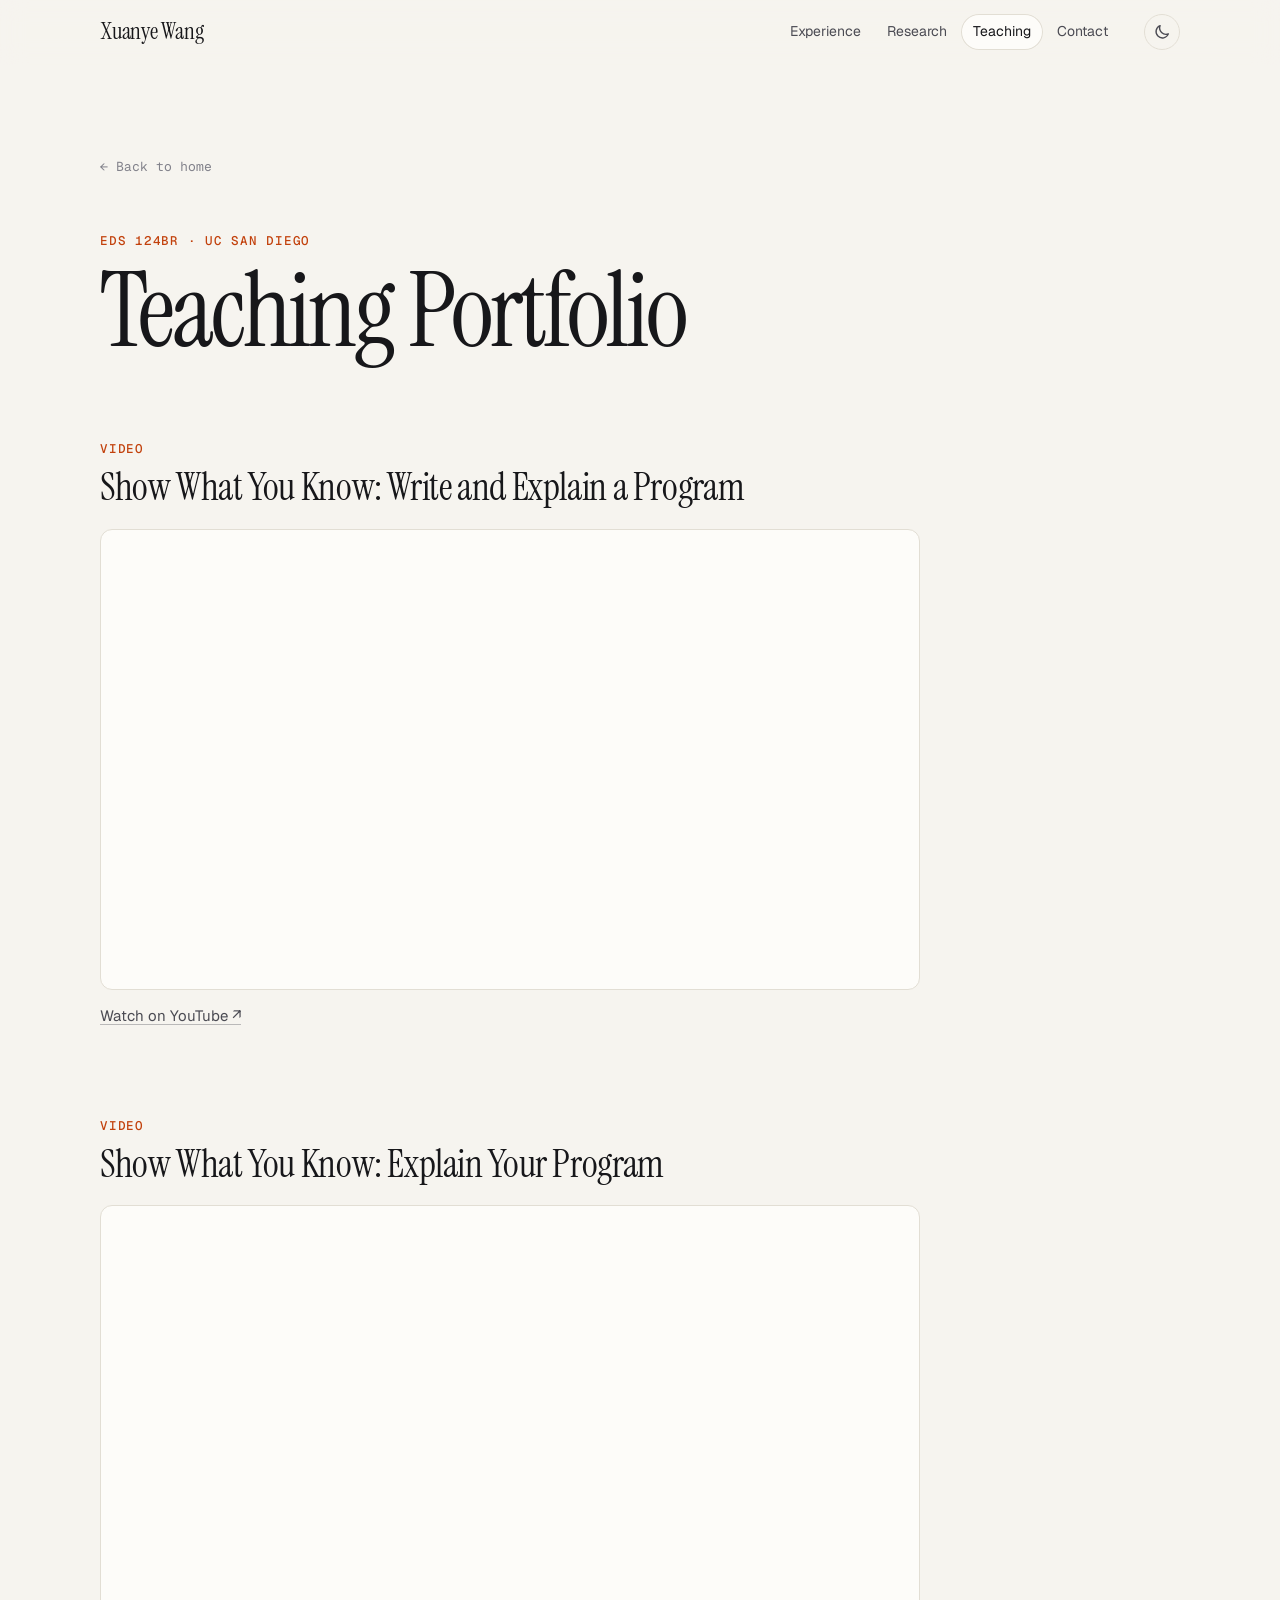
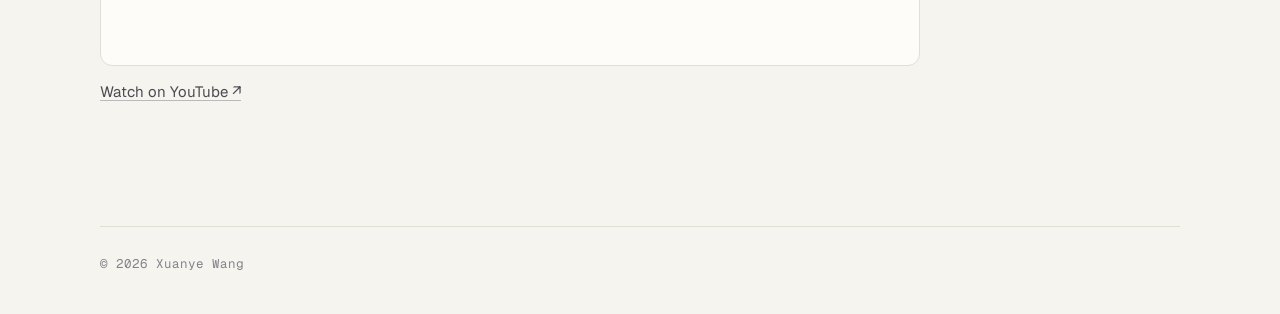
==== teaching/index.html @ 0ee6478d "add video for EDS 124BR assignment 'Show What You Know: Write and Explain A Program'" ====
<!doctype html>
<html lang="en">
<head>
  <meta charset="utf-8">
  <meta name="viewport" content="width=device-width, initial-scale=1">
  <title>Teaching Portfolio · Xuanye Wang</title>
  <meta name="description" content="Xuanye Wang's teaching portfolio for EDS 124BR at UC San Diego.">
  <meta property="og:type" content="website">
  <meta property="og:title" content="Teaching Portfolio · Xuanye Wang">
  <meta property="og:description" content="Teaching portfolio for EDS 124BR at UC San Diego.">
  <meta property="og:url" content="https://keeevinw.github.io/teaching/">
  <link rel="icon" href="../favicon.svg" type="image/svg+xml">
  <link rel="preconnect" href="https://fonts.googleapis.com">
  <link rel="preconnect" href="https://fonts.gstatic.com" crossorigin>
  <link rel="stylesheet" href="https://fonts.googleapis.com/css2?family=Geist:wght@400;500;600&family=Geist+Mono:wght@400;500&family=Instrument+Serif:ital@0;1&display=swap">
  <link rel="stylesheet" href="../styles.css">
  <script>
    // Apply a saved theme before first paint to avoid a flash.
    try {
      const saved = localStorage.getItem("theme");
      if (saved === "light" || saved === "dark") document.documentElement.dataset.theme = saved;
    } catch (e) {}
  </script>
  <script src="../script.js" defer></script>
</head>
<body>
  <a class="skip-link" href="#main">Skip to content</a>

  <header class="site-header">
    <nav class="container nav" aria-label="Primary">
      <a class="brand" href="../"><span class="brand-full">Xuanye Wang</span><span class="brand-short" aria-hidden="true">XW</span></a>
      <ul class="nav-links">
        <li><a href="../#experience">Experience</a></li>
        <li><a href="../#research">Research</a></li>
        <li><a href="./" aria-current="page">Teaching</a></li>
        <li><a href="../#contact">Contact</a></li>
      </ul>
      <button class="theme-toggle" type="button" data-theme-toggle aria-label="Toggle color theme">
        <svg class="icon-moon" viewBox="0 0 24 24" width="18" height="18" fill="none" stroke="currentColor" stroke-width="1.8" stroke-linecap="round" stroke-linejoin="round" aria-hidden="true"><path d="M20.5 14.5A8.5 8.5 0 0 1 9.5 3.5a8.5 8.5 0 1 0 11 11z"/></svg>
        <svg class="icon-sun" viewBox="0 0 24 24" width="18" height="18" fill="none" stroke="currentColor" stroke-width="1.8" stroke-linecap="round" aria-hidden="true"><circle cx="12" cy="12" r="4"/><path d="M12 2.5v2M12 19.5v2M4.6 4.6l1.4 1.4M18 18l1.4 1.4M2.5 12h2M19.5 12h2M4.6 19.4 6 18M18 6l1.4-1.4"/></svg>
      </button>
    </nav>
  </header>

  <main id="main" class="container page">
    <a class="back-link" href="../">&larr; Back to home</a>
    <p class="kicker">EDS 124BR &middot; UC San Diego</p>
    <h1 class="page-title">Teaching Portfolio</h1>

    <div class="entries">
      <article class="entry">
        <p class="entry-type">Video</p>
        <h2>Show What You Know: Write and Explain a Program</h2>
        <div class="video">
          <iframe src="https://www.youtube-nocookie.com/embed/A3hOw8sQ0v4" title="Show What You Know: Write and Explain a Program" loading="lazy" allow="accelerometer; clipboard-write; encrypted-media; gyroscope; picture-in-picture; web-share" referrerpolicy="strict-origin-when-cross-origin" allowfullscreen></iframe>
        </div>
        <a class="entry-link" href="https://www.youtube.com/watch?v=A3hOw8sQ0v4" target="_blank" rel="noopener">Watch on YouTube <span aria-hidden="true">&#8599;</span></a>
      </article>

      <article class="entry">
        <p class="entry-type">Video</p>
        <h2>Show What You Know: Explain Your Program</h2>
        <div class="video">
          <iframe src="https://www.youtube-nocookie.com/embed/R8mU2FQ6rLU" title="Show What You Know: Explain Your Program" loading="lazy" allow="accelerometer; clipboard-write; encrypted-media; gyroscope; picture-in-picture; web-share" referrerpolicy="strict-origin-when-cross-origin" allowfullscreen></iframe>
        </div>
        <a class="entry-link" href="https://youtu.be/R8mU2FQ6rLU" target="_blank" rel="noopener">Watch on YouTube <span aria-hidden="true">&#8599;</span></a>
      </article>
    </div>
  </main>

  <footer class="container site-footer">
    <p>&copy; <span data-year>2026</span> Xuanye Wang</p>
  </footer>
</body>
</html>
---- styles.css ----
/* ---------- Tokens ---------- */
:root {
  --bg: #f6f4ef;
  --surface: #fdfcf9;
  --ink: #17171a;
  --ink-2: #4b4b53;
  --ink-3: #82828b;
  --line: #e2ded4;
  --accent: #c2410c;
  --accent-soft: #f8e5d8;

  --font-sans: "Geist", ui-sans-serif, system-ui, -apple-system, "Segoe UI", sans-serif;
  --font-serif: "Instrument Serif", ui-serif, Georgia, serif;
  --font-mono: "Geist Mono", ui-monospace, "SF Mono", Menlo, monospace;

  --max: 1080px;
  --gutter: clamp(16px, 4vw, 32px);
  --header-h: 64px;

  color-scheme: light;
}

@media (prefers-color-scheme: dark) {
  :root:not([data-theme="light"]) {
    --bg: #0f0f11;
    --surface: #17171a;
    --ink: #ececee;
    --ink-2: #a8a8b0;
    --ink-3: #6f6f79;
    --line: #27272c;
    --accent: #fb8a4a;
    --accent-soft: rgba(251, 138, 74, 0.14);
    color-scheme: dark;
  }
}

:root[data-theme="dark"] {
  --bg: #0f0f11;
  --surface: #17171a;
  --ink: #ececee;
  --ink-2: #a8a8b0;
  --ink-3: #6f6f79;
  --line: #27272c;
  --accent: #fb8a4a;
  --accent-soft: rgba(251, 138, 74, 0.14);
  color-scheme: dark;
}

/* ---------- Base ---------- */
*, *::before, *::after { box-sizing: border-box; }

html {
  scroll-behavior: smooth;
  scroll-padding-top: calc(var(--header-h) + 16px);
  -webkit-text-size-adjust: 100%;
}

body {
  margin: 0;
  background: var(--bg);
  color: var(--ink);
  font: 400 16px/1.65 var(--font-sans);
  -webkit-font-smoothing: antialiased;
  text-rendering: optimizeLegibility;
  overflow-x: hidden;
}

svg { display: block; }

a {
  color: inherit;
  text-decoration-thickness: 1px;
  text-underline-offset: 3px;
  text-decoration-color: color-mix(in srgb, currentColor 35%, transparent);
  transition: color 0.15s, text-decoration-color 0.15s;
}
a:hover { text-decoration-color: var(--accent); }

:focus-visible {
  outline: 2px solid var(--accent);
  outline-offset: 3px;
  border-radius: 6px;
}

::selection { background: var(--accent-soft); }

.container {
  width: 100%;
  max-width: calc(var(--max) + 2 * var(--gutter));
  margin-inline: auto;
  padding-inline: var(--gutter);
}

.muted { color: var(--ink-3); }

.meta {
  margin: 0;
  font: 400 13px/1.6 var(--font-mono);
  color: var(--ink-3);
}

.skip-link {
  position: absolute;
  left: 12px;
  top: -60px;
  z-index: 100;
  padding: 10px 16px;
  border-radius: 999px;
  background: var(--ink);
  color: var(--bg);
  text-decoration: none;
  font-weight: 500;
}
.skip-link:focus { top: 12px; }

/* ---------- Header ---------- */
.site-header {
  position: sticky;
  top: 0;
  z-index: 10;
  background: color-mix(in srgb, var(--bg) 84%, transparent);
  -webkit-backdrop-filter: saturate(1.4) blur(12px);
  backdrop-filter: saturate(1.4) blur(12px);
  border-bottom: 1px solid transparent;
  transition: border-color 0.2s;
}
.site-header.is-scrolled { border-bottom-color: var(--line); }

.nav {
  display: flex;
  align-items: center;
  gap: 24px;
  height: var(--header-h);
}

.brand {
  font-family: var(--font-serif);
  font-size: 23px;
  letter-spacing: -0.01em;
  text-decoration: none;
  white-space: nowrap;
}
.brand-short { display: none; }

.nav-links {
  display: flex;
  gap: 2px;
  min-width: 0;
  margin: 0 0 0 auto;
  padding: 0;
  list-style: none;
}
.nav-links a {
  display: block;
  padding: 6px 12px;
  border-radius: 999px;
  font-size: 14px;
  color: var(--ink-2);
  text-decoration: none;
  white-space: nowrap;
}
.nav-links a:hover { color: var(--ink); }
.nav-links a[aria-current] {
  color: var(--ink);
  background: var(--surface);
  box-shadow: inset 0 0 0 1px var(--line);
}

.theme-toggle {
  flex: none;
  display: grid;
  place-items: center;
  width: 36px;
  height: 36px;
  padding: 0;
  border: 1px solid var(--line);
  border-radius: 999px;
  background: transparent;
  color: var(--ink-2);
  cursor: pointer;
  transition: color 0.15s, border-color 0.15s;
}
.theme-toggle:hover { color: var(--ink); border-color: var(--ink-3); }
.theme-toggle .icon-sun { display: none; }

@media (prefers-color-scheme: dark) {
  :root:not([data-theme="light"]) .theme-toggle .icon-sun { display: block; }
  :root:not([data-theme="light"]) .theme-toggle .icon-moon { display: none; }
}
:root[data-theme="dark"] .theme-toggle .icon-sun { display: block; }
:root[data-theme="dark"] .theme-toggle .icon-moon { display: none; }

@media (max-width: 760px) {
  .nav { gap: 12px; }
  .nav-links {
    overflow-x: auto;
    scrollbar-width: none;
    -webkit-mask-image: linear-gradient(to right, transparent, #000 10px, #000 calc(100% - 18px), transparent);
    mask-image: linear-gradient(to right, transparent, #000 10px, #000 calc(100% - 18px), transparent);
    padding-inline: 6px;
  }
  .nav-links::-webkit-scrollbar { display: none; }
  .nav-links a { padding: 6px 10px; }
}

@media (max-width: 480px) {
  .brand-full { display: none; }
  .brand-short { display: inline; }
}

/* ---------- Hero ---------- */
.hero { padding-block: clamp(56px, 10vw, 120px) clamp(56px, 8vw, 96px); }

.eyebrow {
  display: flex;
  align-items: center;
  gap: 10px;
  margin: 0;
  font: 500 12.5px/1.4 var(--font-mono);
  letter-spacing: 0.06em;
  text-transform: uppercase;
  color: var(--ink-3);
}
.eyebrow .dot {
  width: 8px;
  height: 8px;
  border-radius: 50%;
  background: var(--accent);
  box-shadow: 0 0 0 4px var(--accent-soft);
}

.hero h1 {
  margin: 22px 0 36px;
  font-family: var(--font-serif);
  font-weight: 400;
  font-size: clamp(60px, 12vw, 140px);
  line-height: 0.92;
  letter-spacing: -0.03em;
}

.hero-grid {
  display: grid;
  grid-template-columns: minmax(0, 1.5fr) minmax(0, 1fr);
  gap: clamp(32px, 6vw, 72px);
  align-items: end;
}

.lede {
  max-width: 36ch;
  margin: 0;
  font-size: clamp(19px, 2.2vw, 23px);
  line-height: 1.5;
  color: var(--ink-2);
}
.lede strong { color: var(--ink); font-weight: 500; }

.actions {
  display: flex;
  flex-wrap: wrap;
  gap: 10px;
  margin-top: 32px;
}

.btn {
  display: inline-flex;
  align-items: center;
  gap: 8px;
  height: 42px;
  padding: 0 18px;
  border: 1px solid var(--line);
  border-radius: 999px;
  background: var(--surface);
  color: var(--ink);
  font-size: 15px;
  font-weight: 500;
  text-decoration: none;
  transition: background-color 0.15s, border-color 0.15s, color 0.15s;
}
.btn svg { width: 16px; height: 16px; }
.btn:hover { border-color: var(--ink-3); }
.btn-primary { background: var(--ink); border-color: var(--ink); color: var(--bg); }
.btn-primary:hover { background: var(--accent); border-color: var(--accent); color: var(--bg); }

.glance { margin: 0; display: grid; gap: 0; }
.glance > div {
  display: grid;
  grid-template-columns: 84px 1fr;
  gap: 12px;
  padding: 14px 0;
  border-top: 1px solid var(--line);
}
.glance > div:last-child { border-bottom: 1px solid var(--line); }
.glance dt {
  font: 500 12px/1.9 var(--font-mono);
  letter-spacing: 0.06em;
  text-transform: uppercase;
  color: var(--ink-3);
}
.glance dd { margin: 0; font-size: 15px; line-height: 1.5; }

@media (max-width: 820px) {
  .hero-grid { grid-template-columns: 1fr; }
}

/* ---------- Sections ---------- */
.section {
  display: grid;
  grid-template-columns: minmax(150px, 220px) minmax(0, 1fr);
  gap: clamp(24px, 5vw, 64px);
  padding-block: clamp(64px, 9vw, 112px);
  background: linear-gradient(var(--line), var(--line)) center top / calc(100% - 2 * var(--gutter)) 1px no-repeat;
}

.section-head {
  position: sticky;
  top: calc(var(--header-h) + 32px);
  align-self: start;
}
.section-num {
  font: 500 13px/1 var(--font-mono);
  color: var(--accent);
}
.section-head h2 {
  margin: 10px 0 0;
  font-family: var(--font-serif);
  font-weight: 400;
  font-size: clamp(34px, 4vw, 46px);
  line-height: 1.02;
  letter-spacing: -0.015em;
}

.section-body { min-width: 0; }

@media (max-width: 820px) {
  .section { grid-template-columns: 1fr; }
  .section-head { position: static; }
}

.prose p {
  max-width: 62ch;
  margin: 0 0 1.1em;
  font-size: 17.5px;
  color: var(--ink-2);
}
.prose p:last-child { margin-bottom: 0; }
.prose strong { color: var(--ink); font-weight: 500; }

.statement {
  margin: 0 0 20px;
  font-family: var(--font-serif);
  font-size: clamp(30px, 4vw, 42px);
  line-height: 1.1;
  letter-spacing: -0.01em;
}

.kicker {
  margin: 0 0 12px;
  font: 500 12.5px/1.4 var(--font-mono);
  letter-spacing: 0.06em;
  text-transform: uppercase;
  color: var(--accent);
}

/* Experience */
.timeline { margin: 0; padding: 0; list-style: none; }
.timeline li {
  display: flex;
  justify-content: space-between;
  align-items: baseline;
  gap: 4px 24px;
  padding: 20px 0;
  border-top: 1px solid var(--line);
}
.timeline li:first-child { border-top: 0; padding-top: 4px; }
.timeline h3 { margin: 0; font-size: 19px; font-weight: 600; letter-spacing: -0.01em; }
.timeline h3 .muted { font-weight: 400; }
.timeline p { margin: 4px 0 0; color: var(--ink-2); }
.timeline .meta { margin: 0; white-space: nowrap; }

@media (max-width: 560px) {
  .timeline li { flex-direction: column; }
  .timeline li > .meta { order: -1; }
}

/* Research */
.paper-badges { display: flex; flex-wrap: wrap; gap: 8px; margin: 0 0 18px; }
.badge {
  padding: 5px 11px;
  border-radius: 999px;
  background: var(--accent-soft);
  color: var(--accent);
  font: 500 12.5px/1.4 var(--font-mono);
}
.badge-quiet { background: transparent; color: var(--ink-2); box-shadow: inset 0 0 0 1px var(--line); }

.paper-title {
  max-width: 28ch;
  margin: 0 0 16px;
  font-family: var(--font-serif);
  font-weight: 400;
  font-size: clamp(27px, 3.4vw, 36px);
  line-height: 1.12;
  letter-spacing: -0.01em;
}

/* Contact */
.email-row {
  display: flex;
  flex-wrap: wrap;
  align-items: center;
  gap: 12px 16px;
  margin-top: 28px;
}
.email {
  font-family: var(--font-serif);
  font-size: clamp(30px, 5vw, 48px);
  line-height: 1.1;
  letter-spacing: -0.01em;
  overflow-wrap: anywhere;
  text-decoration-thickness: 1.5px;
  text-underline-offset: 6px;
}
.email:hover { color: var(--accent); }

.copy-btn {
  height: 34px;
  padding: 0 14px;
  border: 1px solid var(--line);
  border-radius: 999px;
  background: var(--surface);
  color: var(--ink-2);
  font: 500 13px/1 var(--font-mono);
  cursor: pointer;
  transition: color 0.15s, border-color 0.15s;
}
.copy-btn:hover { color: var(--ink); border-color: var(--ink-3); }

.contact-links {
  display: flex;
  flex-wrap: wrap;
  gap: 8px 28px;
  margin: 28px 0 0;
  padding: 0;
  list-style: none;
  font-size: 17px;
}

.paper-title a { text-decoration: none; }
.paper-title a:hover { color: var(--accent); }
.paper-authors { margin: -6px 0 16px; font-size: 15px; color: var(--ink-3); }
.paper-authors strong { color: var(--ink-2); font-weight: 500; }
.paper-link { margin-top: 24px; }

/* ---------- Subpages ---------- */
.page { padding-block: clamp(40px, 7vw, 88px) clamp(72px, 10vw, 120px); }

.back-link {
  display: inline-block;
  margin-bottom: clamp(32px, 5vw, 56px);
  font: 400 13px/1.4 var(--font-mono);
  color: var(--ink-3);
  text-decoration: none;
}
.back-link:hover { color: var(--ink); }

.page-title {
  margin: 0;
  font-family: var(--font-serif);
  font-weight: 400;
  font-size: clamp(52px, 9vw, 104px);
  line-height: 0.95;
  letter-spacing: -0.03em;
}

.entries {
  display: grid;
  gap: clamp(56px, 8vw, 88px);
  margin-top: clamp(48px, 7vw, 80px);
}
.entry { max-width: 820px; }
.entry-type {
  margin: 0 0 8px;
  font: 500 12.5px/1.4 var(--font-mono);
  letter-spacing: 0.06em;
  text-transform: uppercase;
  color: var(--accent);
}
.entry h2 {
  margin: 0 0 20px;
  font-family: var(--font-serif);
  font-weight: 400;
  font-size: clamp(28px, 3.6vw, 38px);
  line-height: 1.12;
  letter-spacing: -0.01em;
}
.video {
  aspect-ratio: 16 / 9;
  overflow: hidden;
  border: 1px solid var(--line);
  border-radius: 12px;
  background: var(--surface);
}
.video iframe { display: block; width: 100%; height: 100%; border: 0; }
.entry-link { display: inline-block; margin-top: 14px; font-size: 15px; color: var(--ink-2); }
.entry-link:hover { color: var(--ink); }

/* ---------- Footer ---------- */
.site-footer {
  display: flex;
  flex-wrap: wrap;
  justify-content: space-between;
  gap: 4px 24px;
  padding-block: 28px 40px;
  background: linear-gradient(var(--line), var(--line)) center top / calc(100% - 2 * var(--gutter)) 1px no-repeat;
  font: 400 12.5px/1.6 var(--font-mono);
  color: var(--ink-3);
}
.site-footer p { margin: 0; }

/* ---------- Motion ---------- */
@media (prefers-reduced-motion: reduce) {
  html { scroll-behavior: auto; }
  *, *::before, *::after {
    animation: none !important;
    transition: none !important;
  }
}
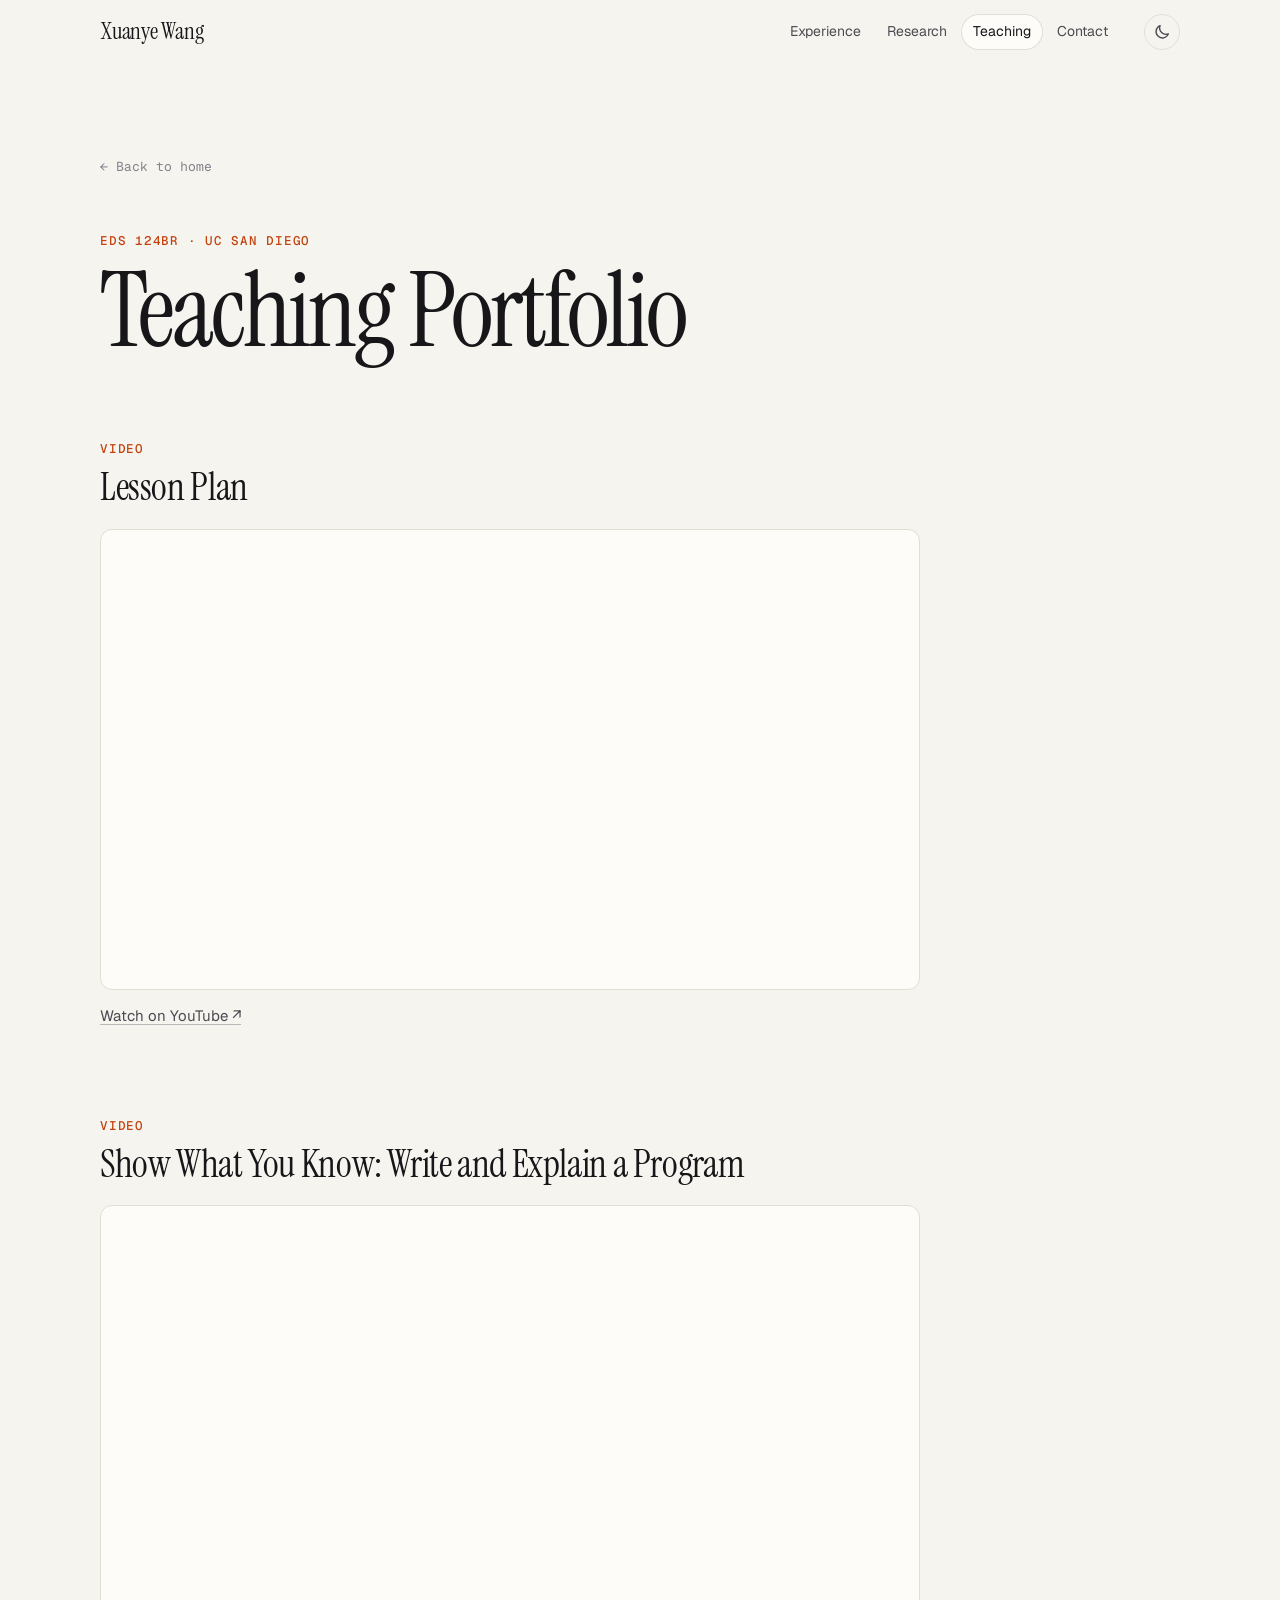
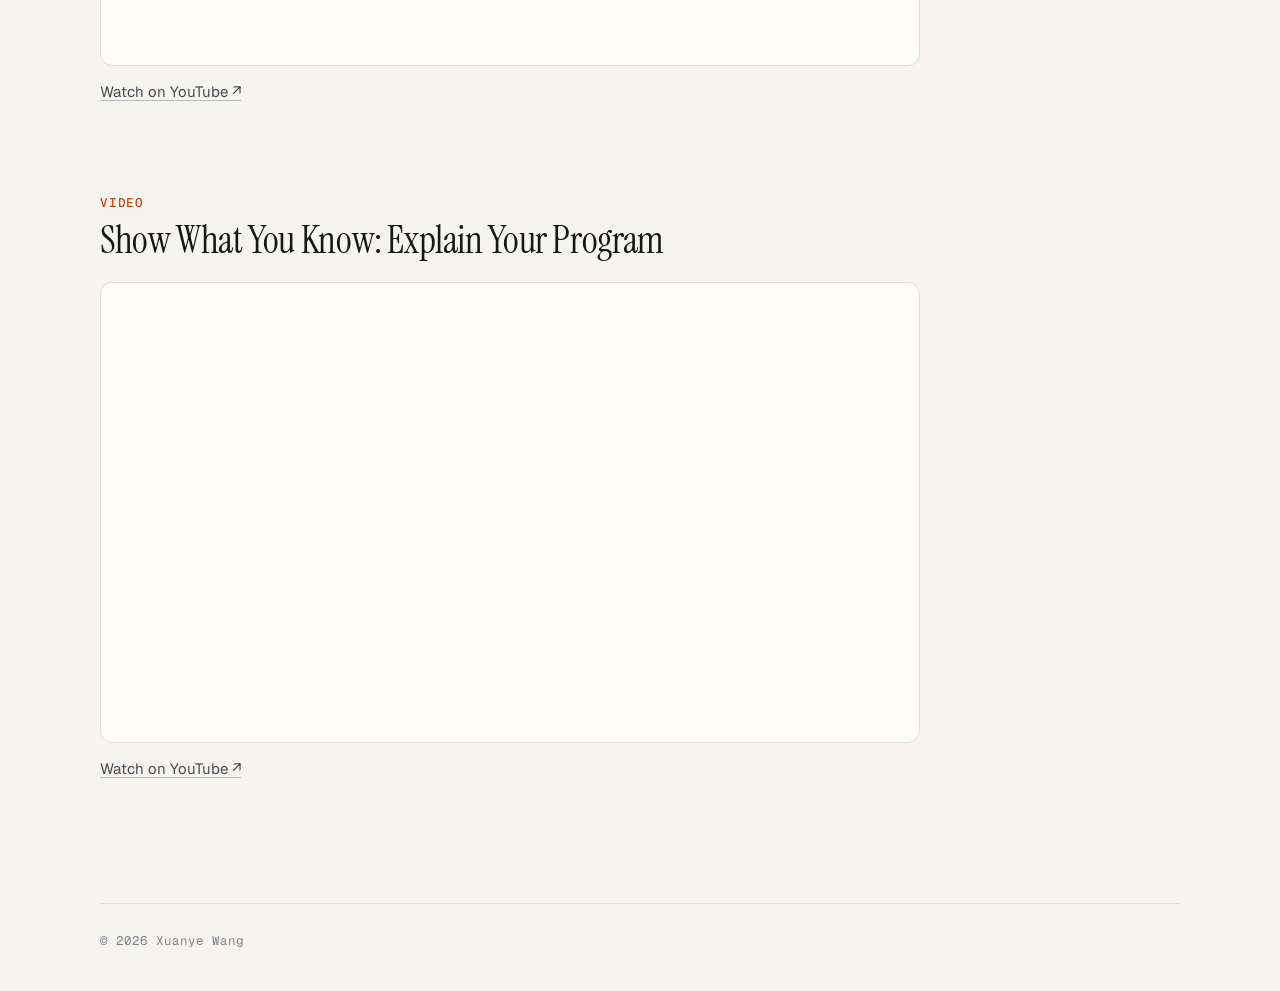
==== commit c8f054c0: "EDS 124BR assignment 'Teaching Programming Portfolio - Lesson Plan'" ====
--- a/teaching/index.html
+++ b/teaching/index.html
@@ -50,6 +50,15 @@
     <div class="entries">
       <article class="entry">
         <p class="entry-type">Video</p>
+        <h2>Lesson Plan</h2>
+        <div class="video">
+          <iframe src="https://www.youtube-nocookie.com/embed/ef6n_fUri-c" title="Lesson Plan" loading="lazy" allow="accelerometer; clipboard-write; encrypted-media; gyroscope; picture-in-picture; web-share" referrerpolicy="strict-origin-when-cross-origin" allowfullscreen></iframe>
+        </div>
+        <a class="entry-link" href="https://www.youtube.com/watch?v=ef6n_fUri-c" target="_blank" rel="noopener">Watch on YouTube <span aria-hidden="true">&#8599;</span></a>
+      </article>
+
+      <article class="entry">
+        <p class="entry-type">Video</p>
         <h2>Show What You Know: Write and Explain a Program</h2>
         <div class="video">
           <iframe src="https://www.youtube-nocookie.com/embed/A3hOw8sQ0v4" title="Show What You Know: Write and Explain a Program" loading="lazy" allow="accelerometer; clipboard-write; encrypted-media; gyroscope; picture-in-picture; web-share" referrerpolicy="strict-origin-when-cross-origin" allowfullscreen></iframe>
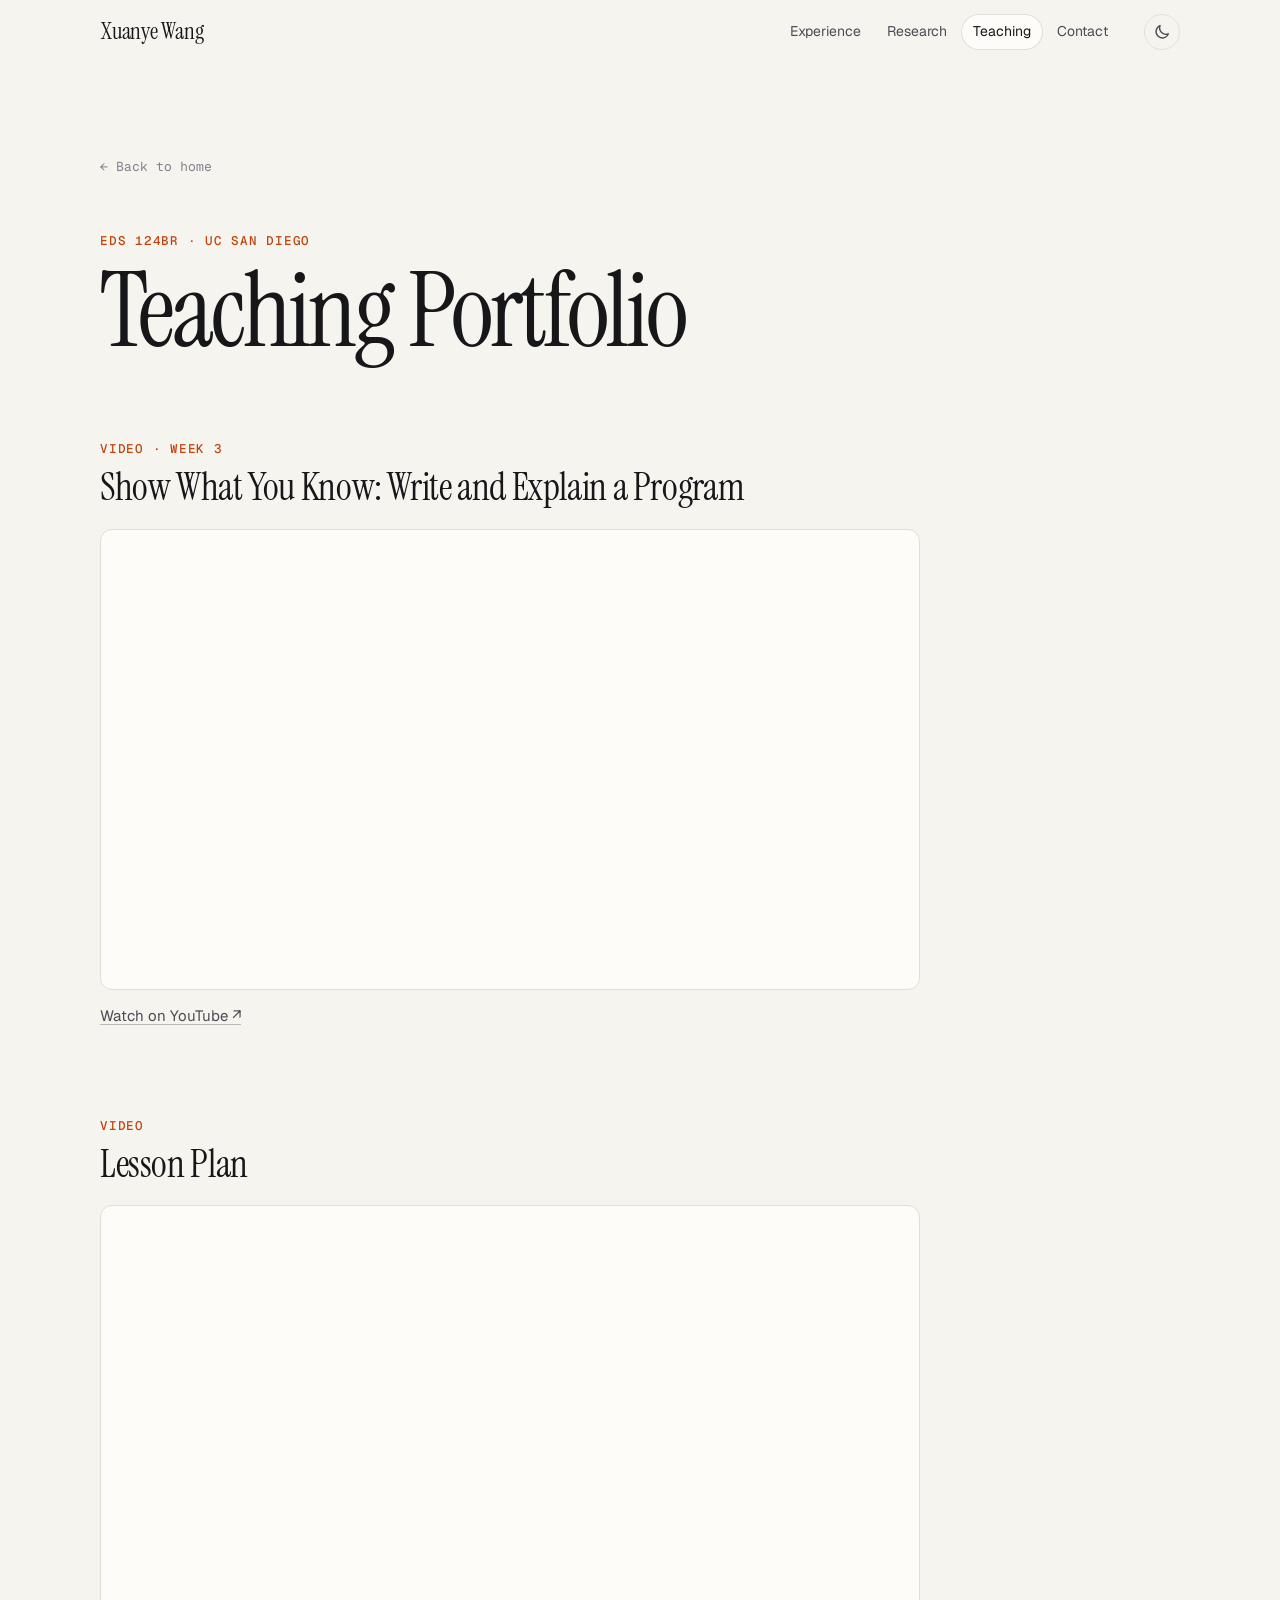
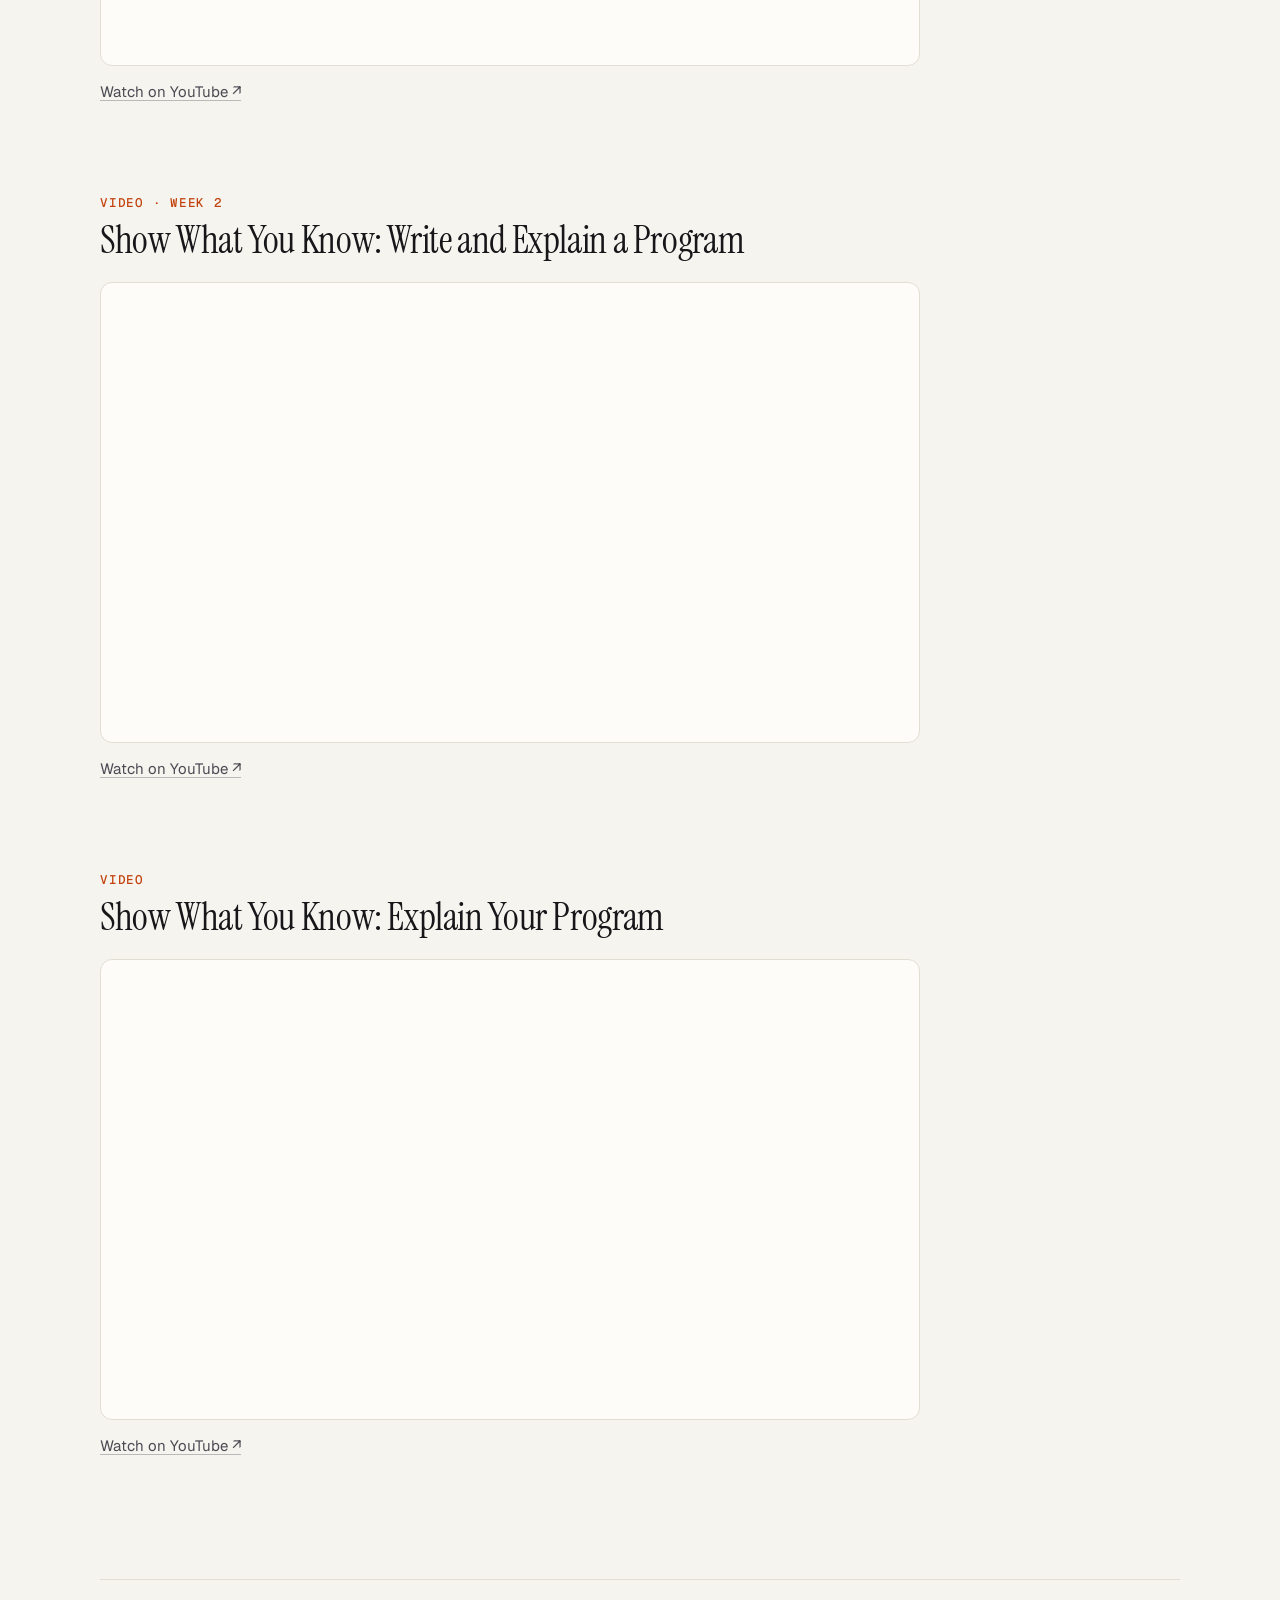
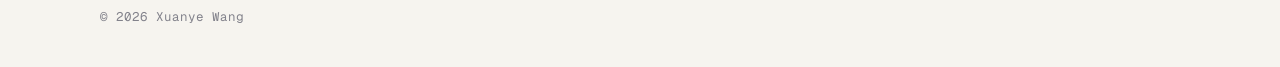
==== commit f9256d0a: "add video for week 3" ====
--- a/teaching/index.html
+++ b/teaching/index.html
@@ -49,6 +49,15 @@
 
     <div class="entries">
       <article class="entry">
+        <p class="entry-type">Video &middot; Week 3</p>
+        <h2>Show What You Know: Write and Explain a Program</h2>
+        <div class="video">
+          <iframe src="https://www.youtube-nocookie.com/embed/A9DOx1ej5z0" title="Show What You Know: Write and Explain a Program (Week 3)" loading="lazy" allow="accelerometer; clipboard-write; encrypted-media; gyroscope; picture-in-picture; web-share" referrerpolicy="strict-origin-when-cross-origin" allowfullscreen></iframe>
+        </div>
+        <a class="entry-link" href="https://www.youtube.com/watch?v=A9DOx1ej5z0" target="_blank" rel="noopener">Watch on YouTube <span aria-hidden="true">&#8599;</span></a>
+      </article>
+
+      <article class="entry">
         <p class="entry-type">Video</p>
         <h2>Lesson Plan</h2>
         <div class="video">
@@ -58,10 +67,10 @@
       </article>
 
       <article class="entry">
-        <p class="entry-type">Video</p>
+        <p class="entry-type">Video &middot; Week 2</p>
         <h2>Show What You Know: Write and Explain a Program</h2>
         <div class="video">
-          <iframe src="https://www.youtube-nocookie.com/embed/A3hOw8sQ0v4" title="Show What You Know: Write and Explain a Program" loading="lazy" allow="accelerometer; clipboard-write; encrypted-media; gyroscope; picture-in-picture; web-share" referrerpolicy="strict-origin-when-cross-origin" allowfullscreen></iframe>
+          <iframe src="https://www.youtube-nocookie.com/embed/A3hOw8sQ0v4" title="Show What You Know: Write and Explain a Program (Week 2)" loading="lazy" allow="accelerometer; clipboard-write; encrypted-media; gyroscope; picture-in-picture; web-share" referrerpolicy="strict-origin-when-cross-origin" allowfullscreen></iframe>
         </div>
         <a class="entry-link" href="https://www.youtube.com/watch?v=A3hOw8sQ0v4" target="_blank" rel="noopener">Watch on YouTube <span aria-hidden="true">&#8599;</span></a>
       </article>
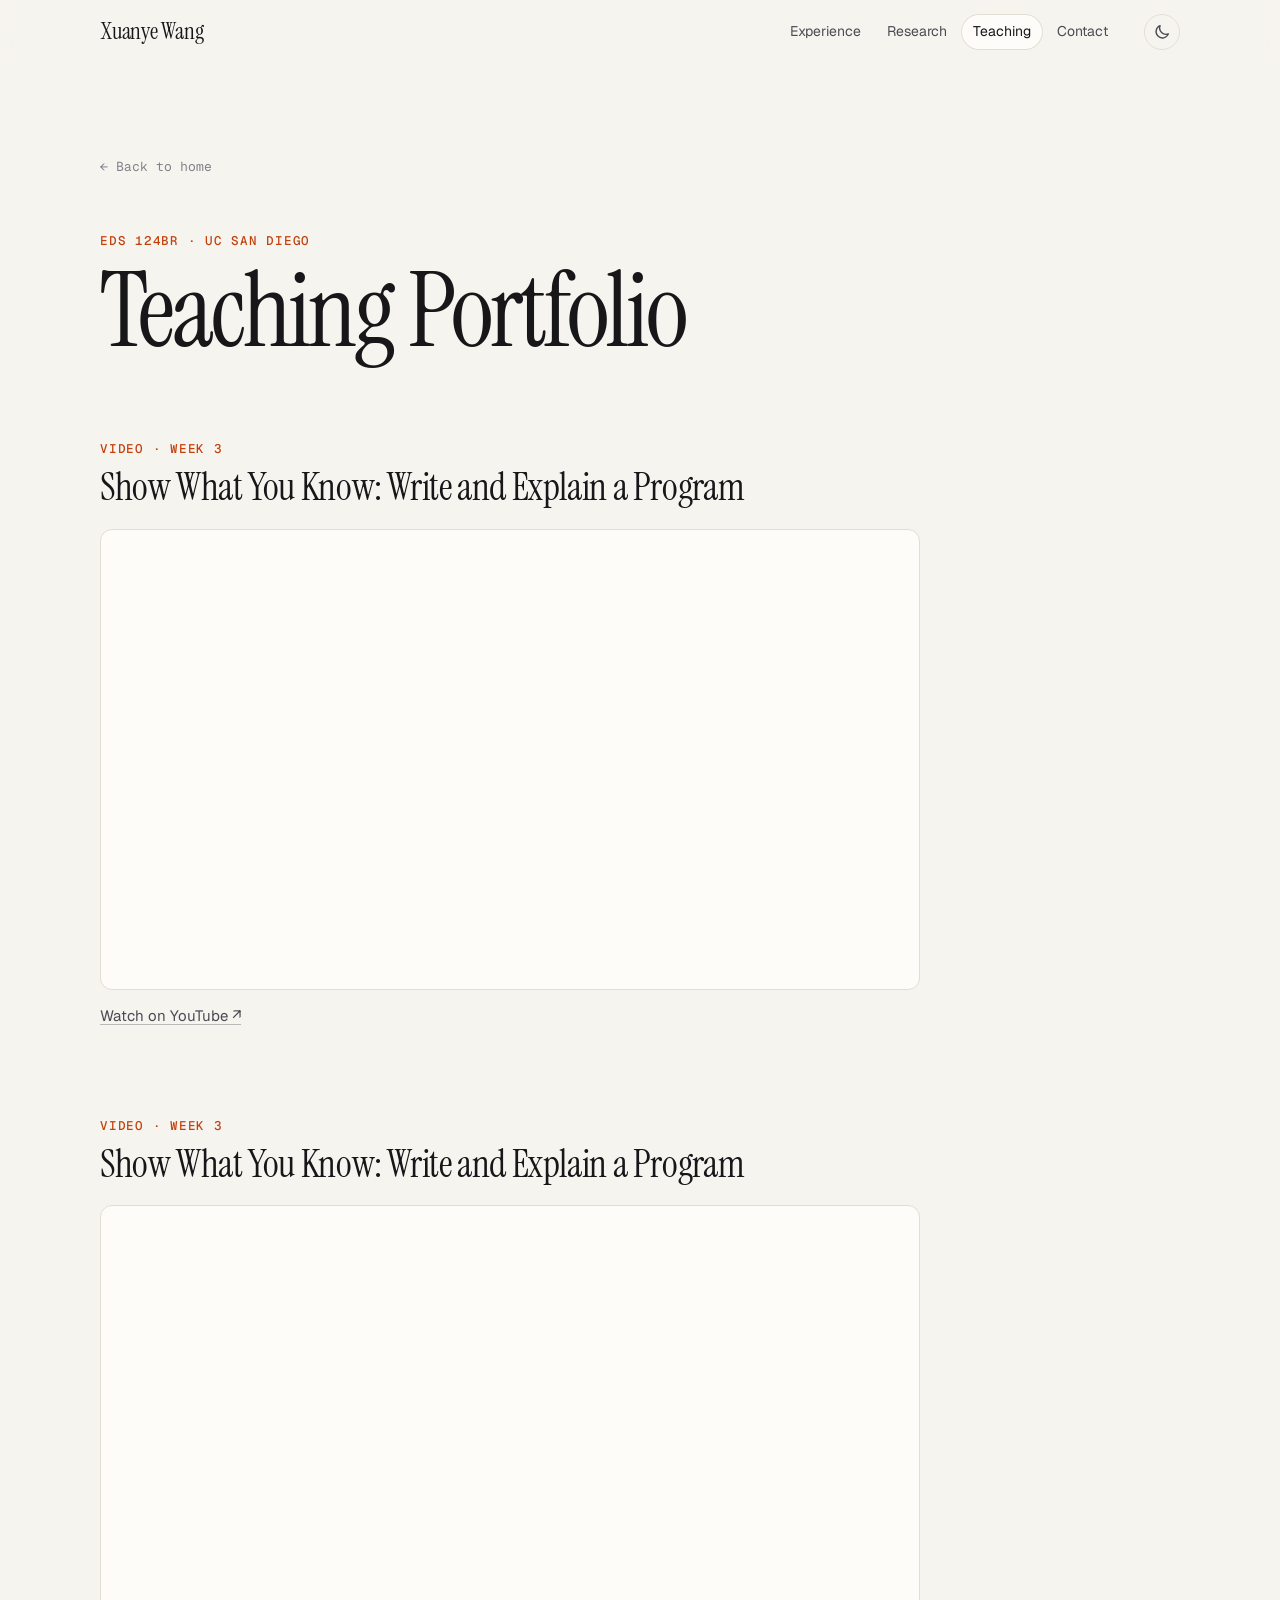
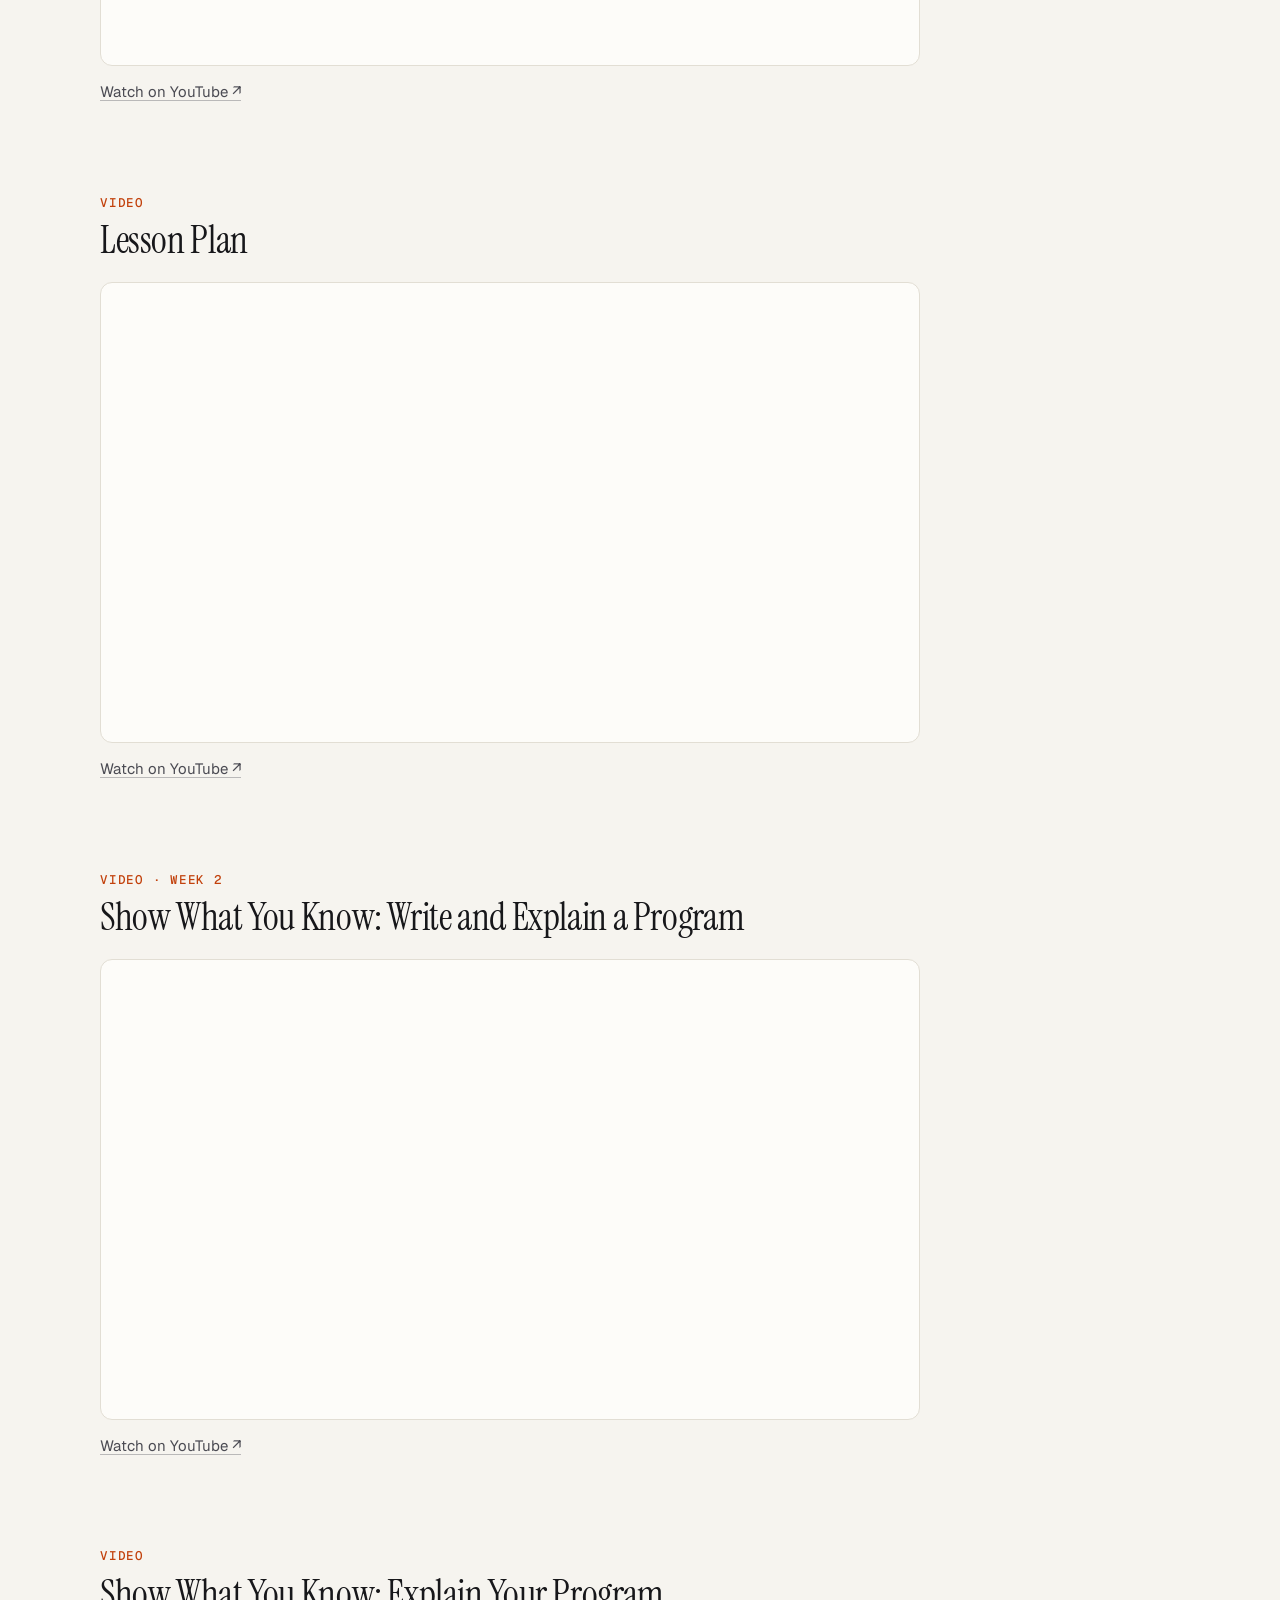
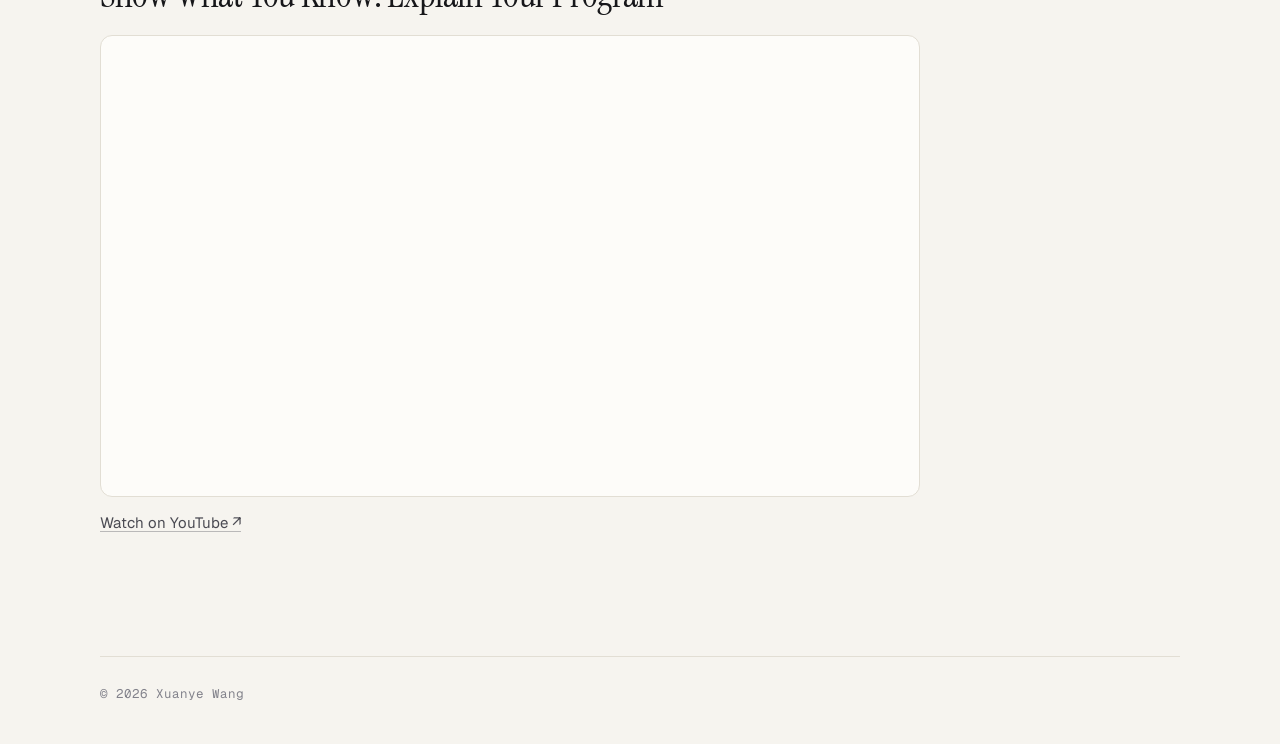
==== commit 7a70641d: "add another video" ====
--- a/teaching/index.html
+++ b/teaching/index.html
@@ -52,6 +52,15 @@
         <p class="entry-type">Video &middot; Week 3</p>
         <h2>Show What You Know: Write and Explain a Program</h2>
         <div class="video">
+          <iframe src="https://www.youtube-nocookie.com/embed/P6b5Rw6IijA" title="Show What You Know: Write and Explain a Program (Week 3)" loading="lazy" allow="accelerometer; clipboard-write; encrypted-media; gyroscope; picture-in-picture; web-share" referrerpolicy="strict-origin-when-cross-origin" allowfullscreen></iframe>
+        </div>
+        <a class="entry-link" href="https://www.youtube.com/watch?v=P6b5Rw6IijA" target="_blank" rel="noopener">Watch on YouTube <span aria-hidden="true">&#8599;</span></a>
+      </article>
+
+      <article class="entry">
+        <p class="entry-type">Video &middot; Week 3</p>
+        <h2>Show What You Know: Write and Explain a Program</h2>
+        <div class="video">
           <iframe src="https://www.youtube-nocookie.com/embed/A9DOx1ej5z0" title="Show What You Know: Write and Explain a Program (Week 3)" loading="lazy" allow="accelerometer; clipboard-write; encrypted-media; gyroscope; picture-in-picture; web-share" referrerpolicy="strict-origin-when-cross-origin" allowfullscreen></iframe>
         </div>
         <a class="entry-link" href="https://www.youtube.com/watch?v=A9DOx1ej5z0" target="_blank" rel="noopener">Watch on YouTube <span aria-hidden="true">&#8599;</span></a>
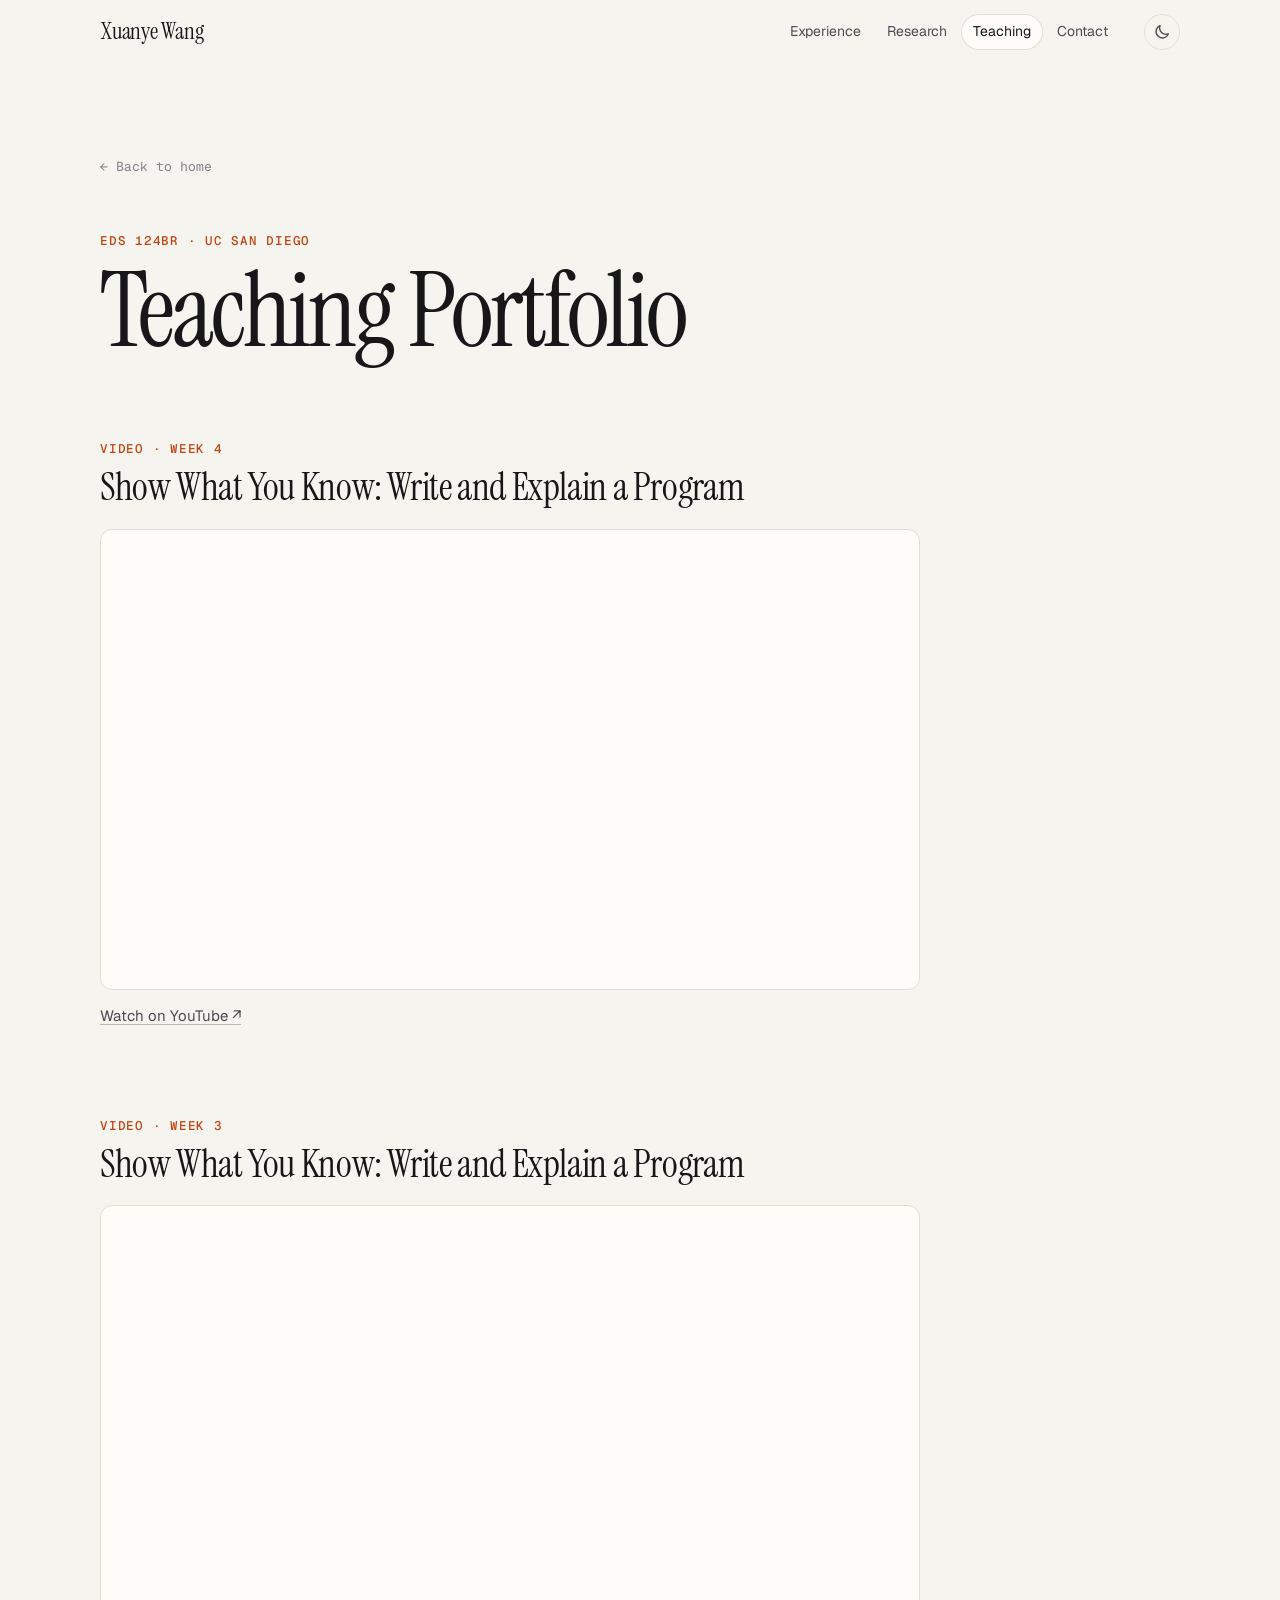
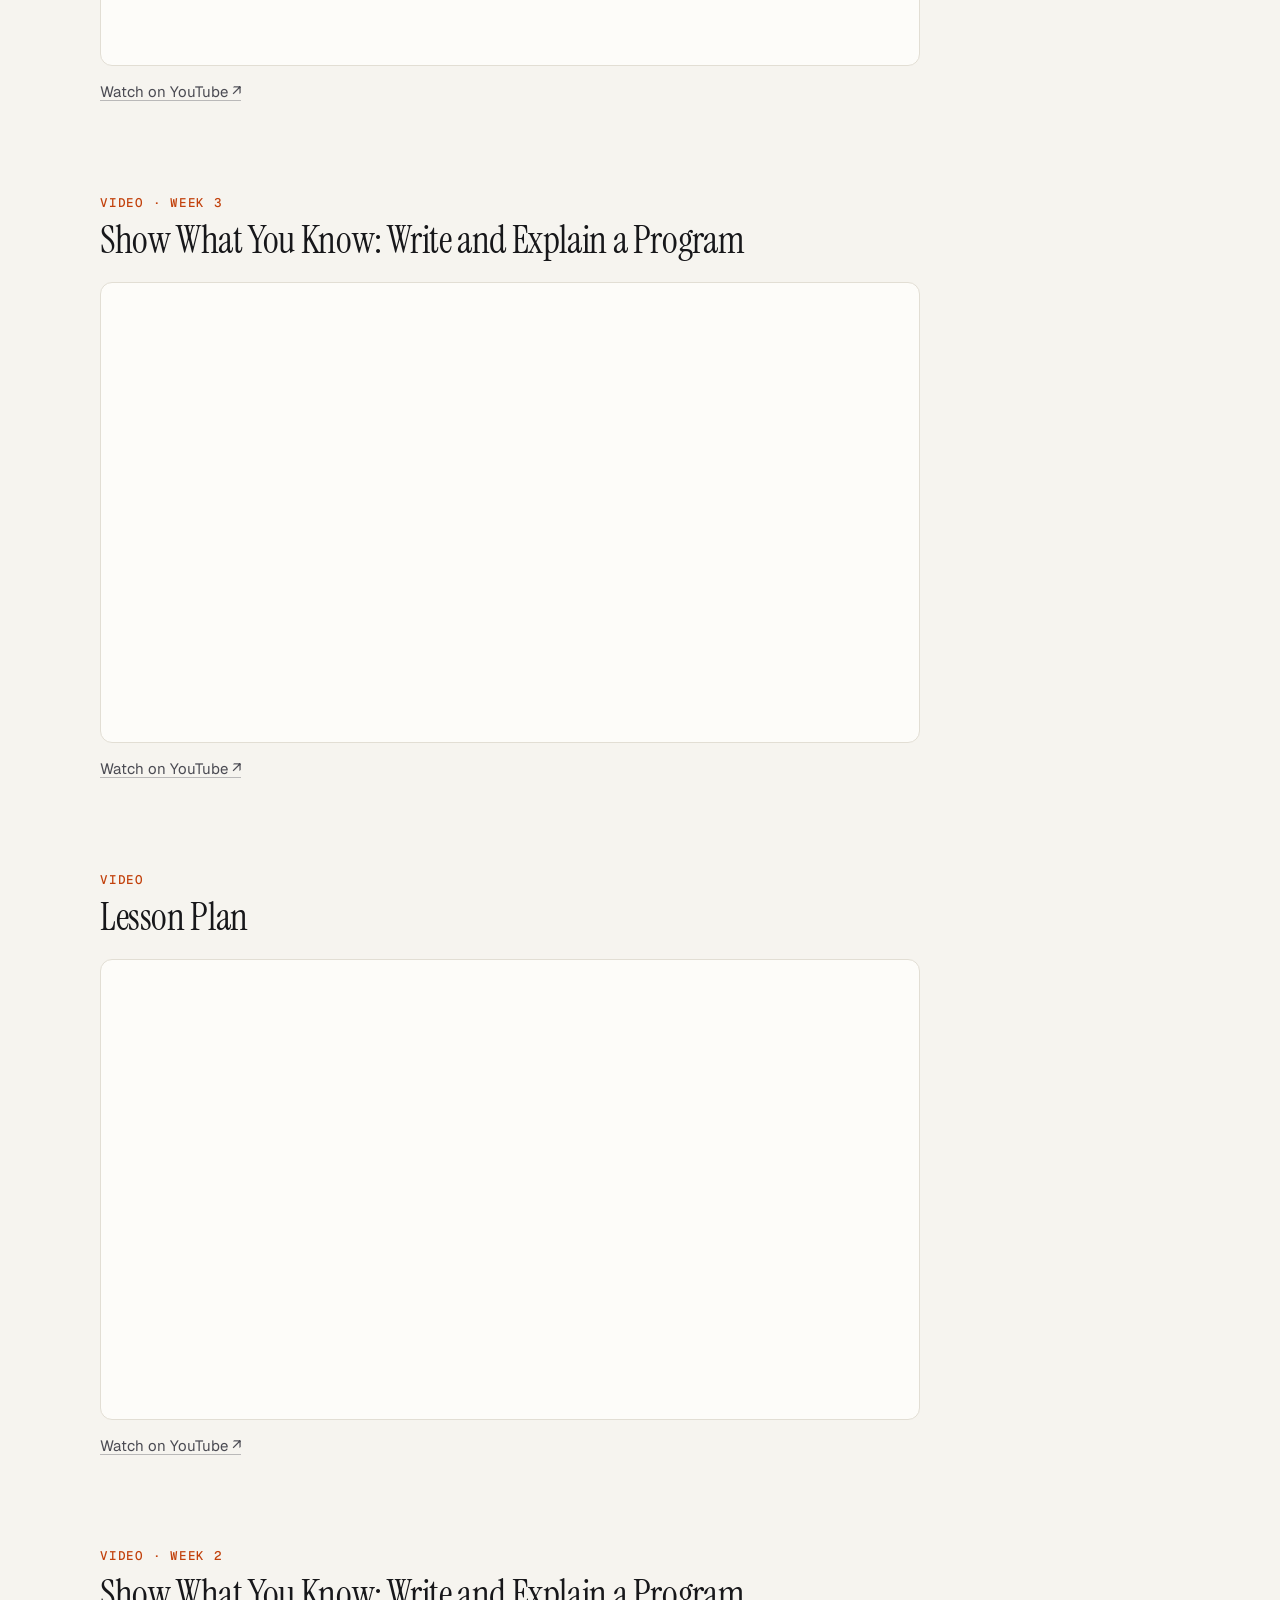
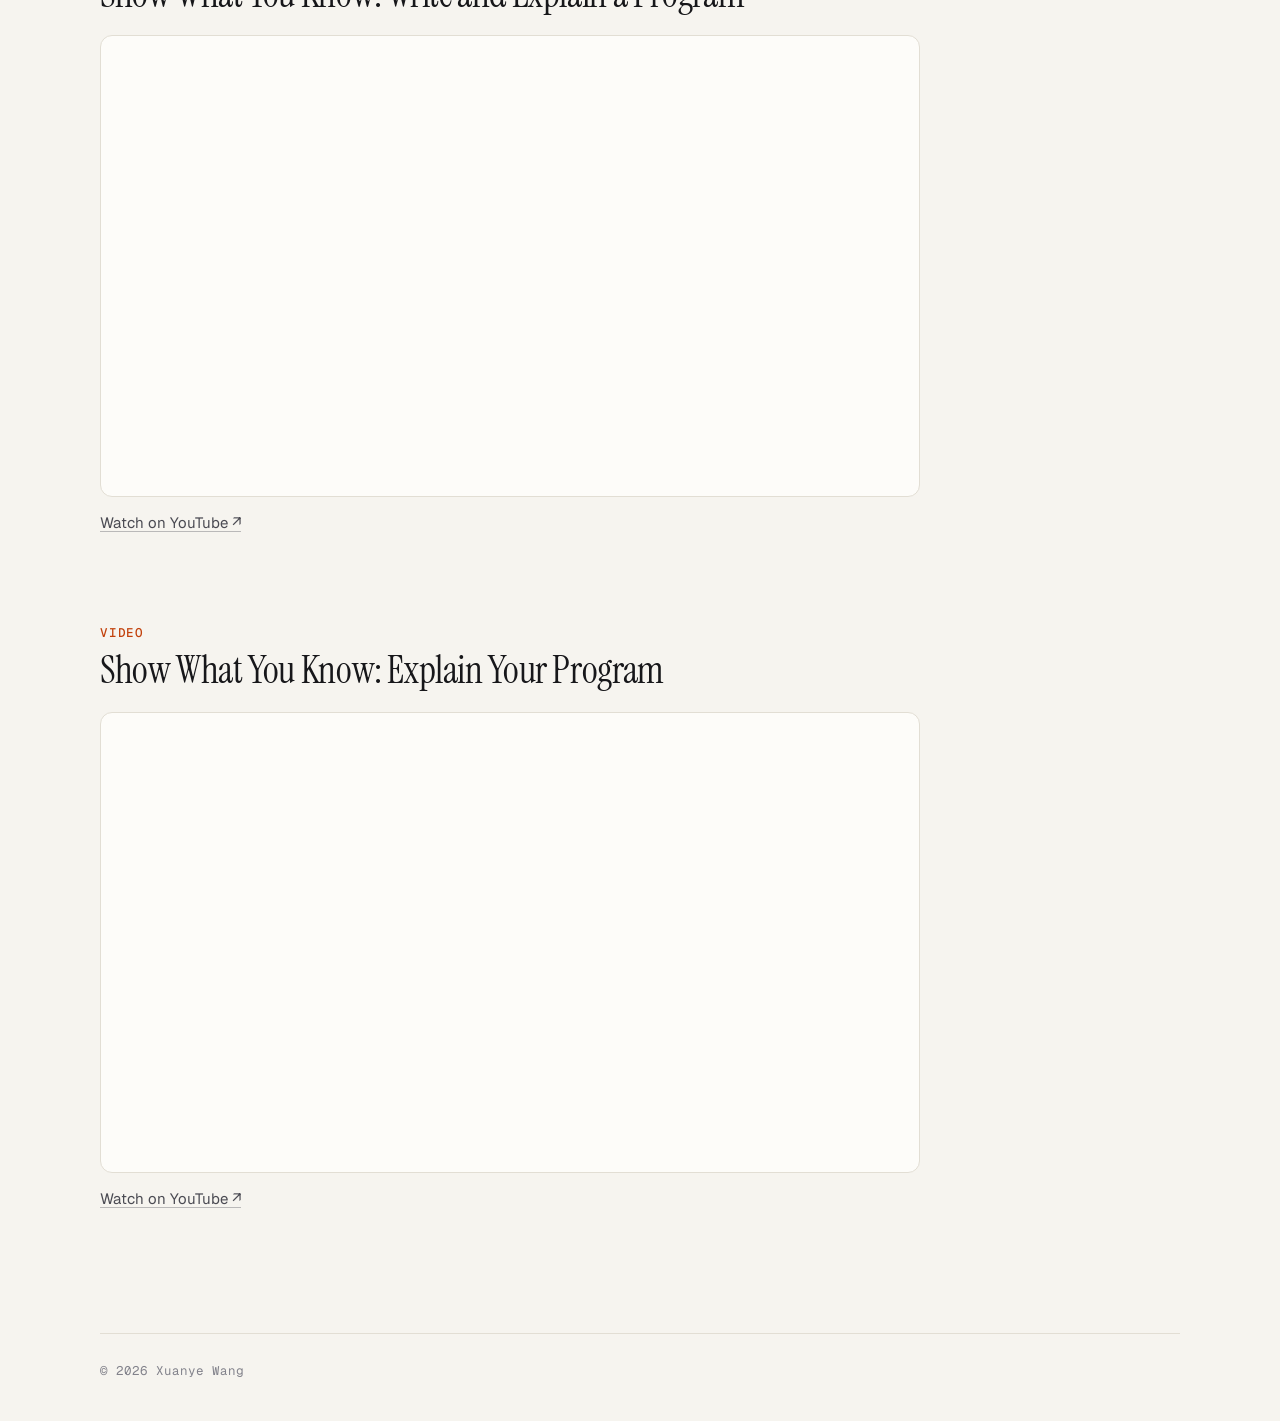
==== commit 364acc16: "add week 4 video" ====
--- a/teaching/index.html
+++ b/teaching/index.html
@@ -48,6 +48,15 @@
     <h1 class="page-title">Teaching Portfolio</h1>
 
     <div class="entries">
+      <article class="entry">
+        <p class="entry-type">Video &middot; Week 4</p>
+        <h2>Show What You Know: Write and Explain a Program</h2>
+        <div class="video">
+          <iframe src="https://www.youtube-nocookie.com/embed/BKrzxPcGNMA" title="Show What You Know: Write and Explain a Program (Week 4)" loading="lazy" allow="accelerometer; clipboard-write; encrypted-media; gyroscope; picture-in-picture; web-share" referrerpolicy="strict-origin-when-cross-origin" allowfullscreen></iframe>
+        </div>
+        <a class="entry-link" href="https://www.youtube.com/watch?v=BKrzxPcGNMA" target="_blank" rel="noopener">Watch on YouTube <span aria-hidden="true">&#8599;</span></a>
+      </article>
+
       <article class="entry">
         <p class="entry-type">Video &middot; Week 3</p>
         <h2>Show What You Know: Write and Explain a Program</h2>
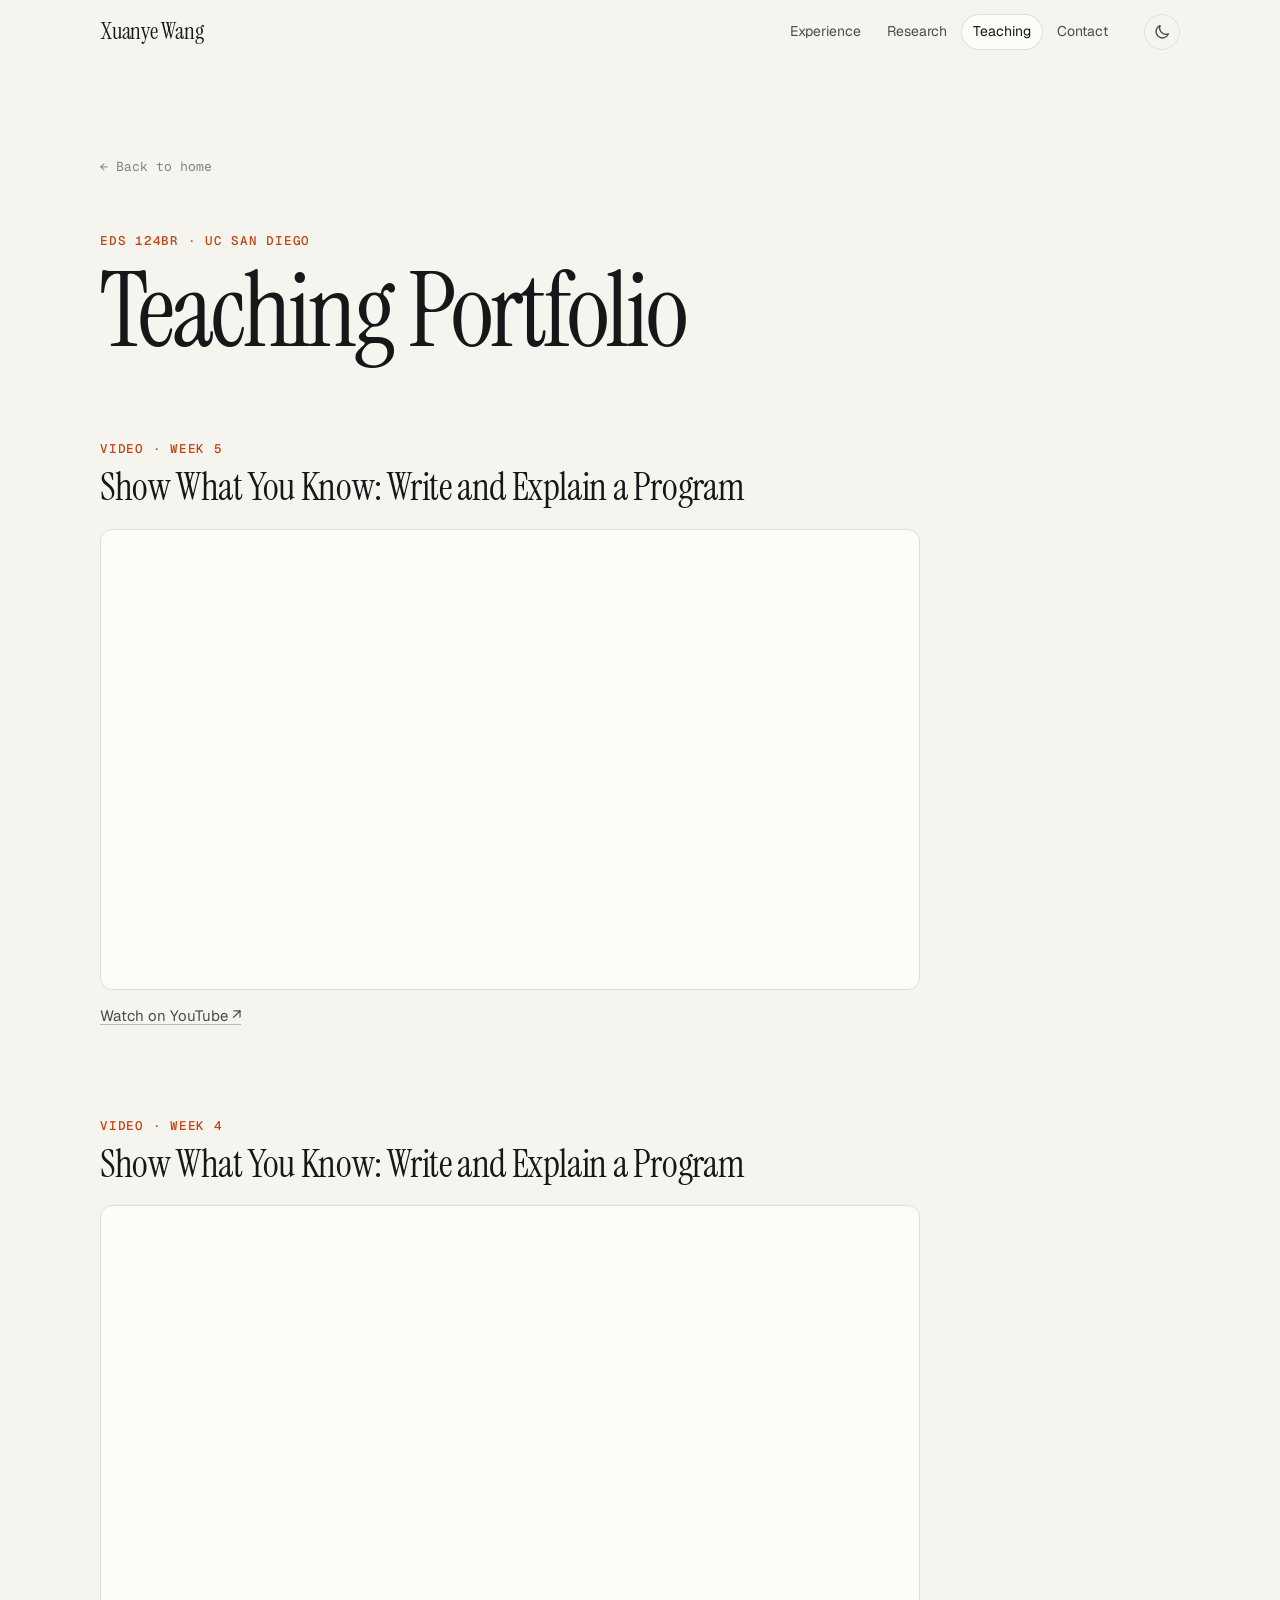
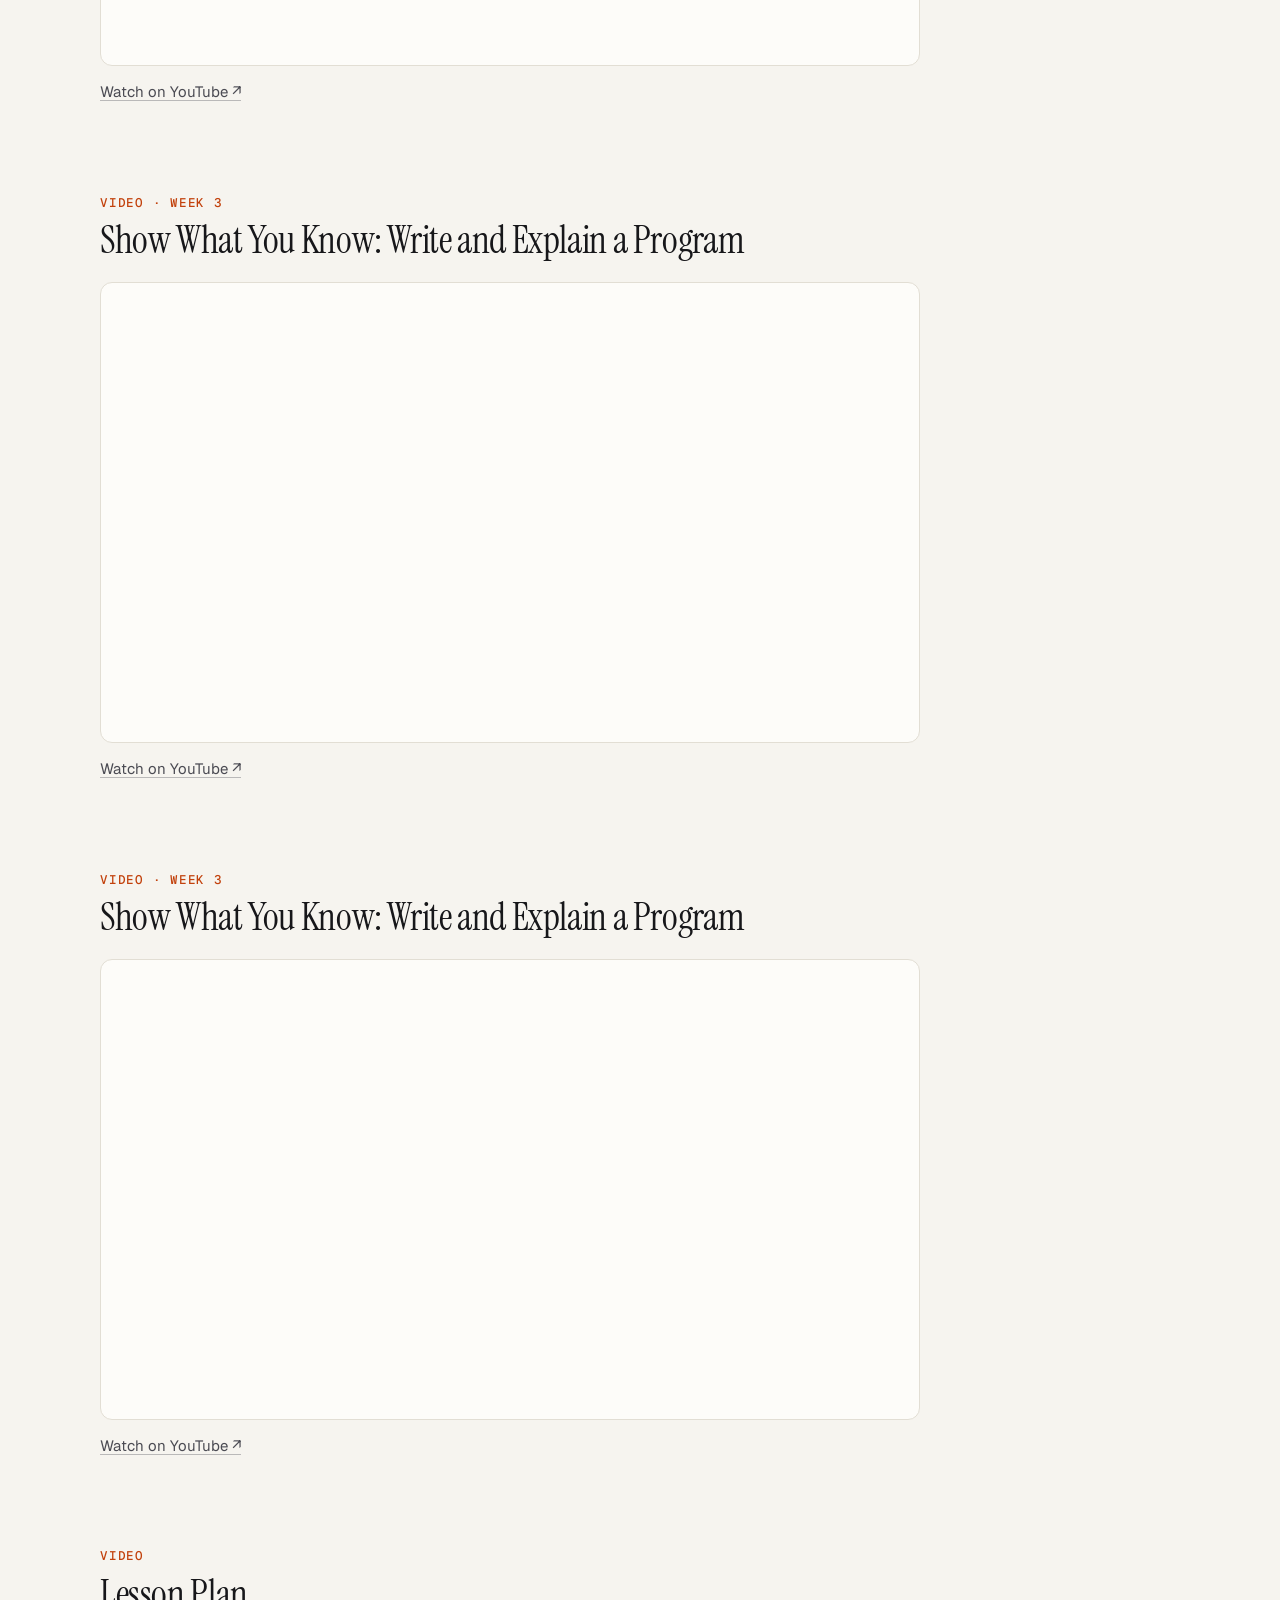
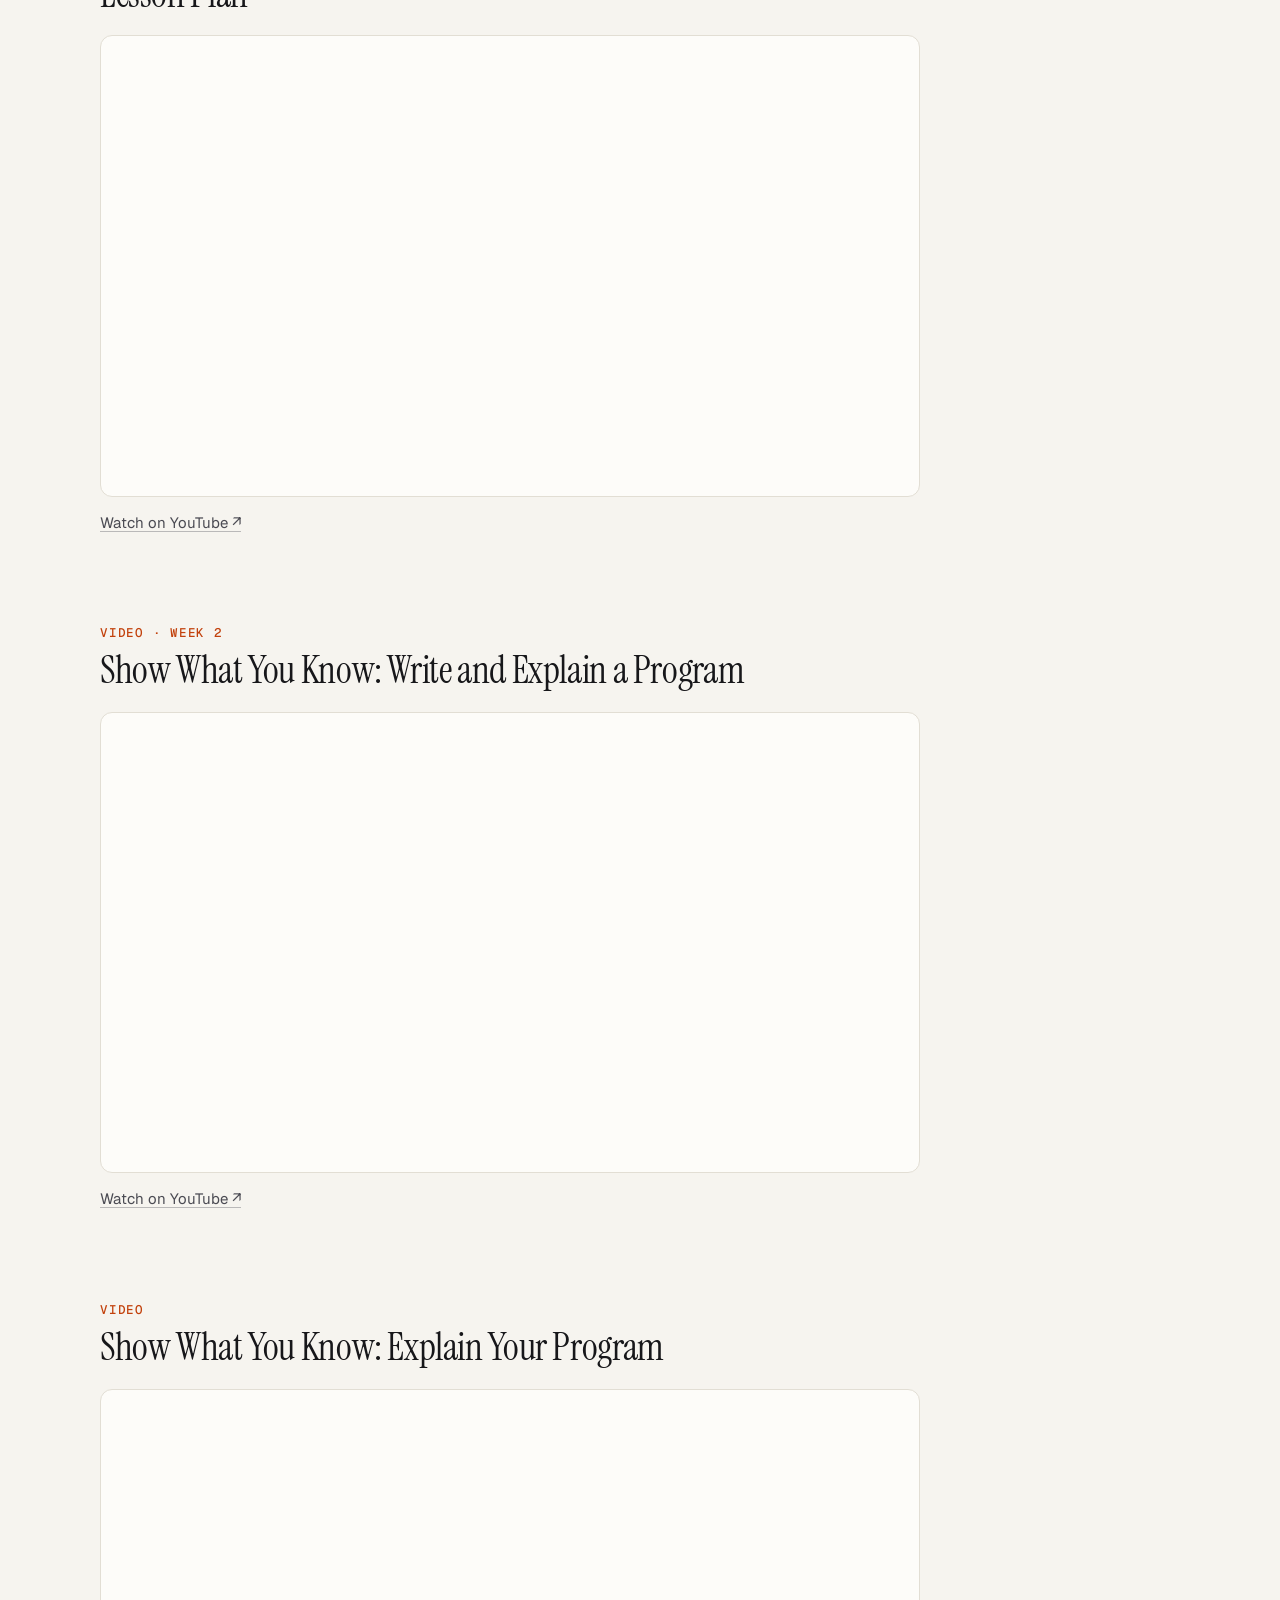
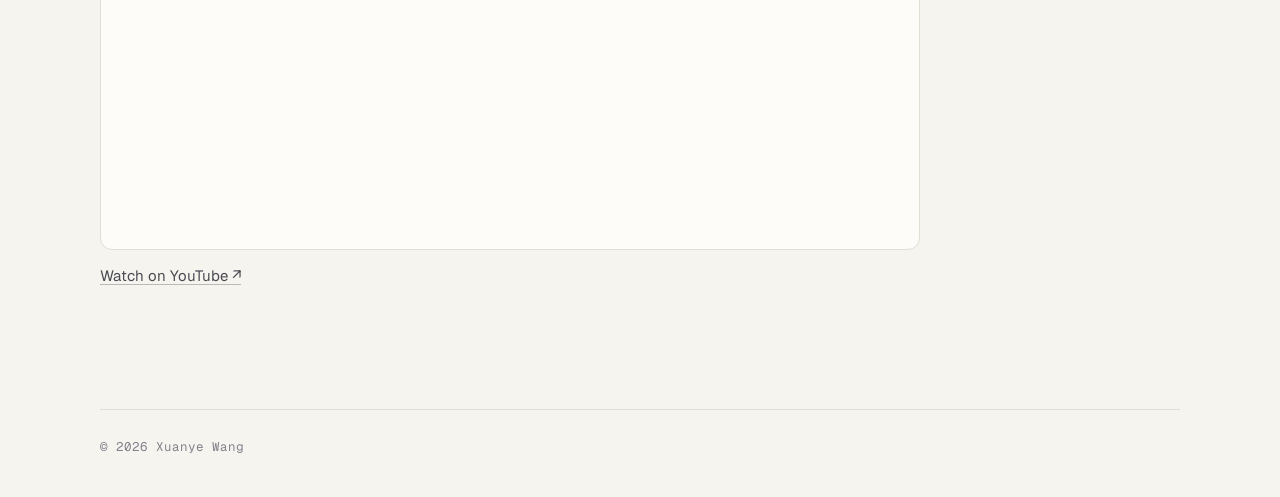
==== commit 3ab26d4d: "add video for week 5" ====
--- a/teaching/index.html
+++ b/teaching/index.html
@@ -48,6 +48,15 @@
     <h1 class="page-title">Teaching Portfolio</h1>
 
     <div class="entries">
+      <article class="entry">
+        <p class="entry-type">Video &middot; Week 5</p>
+        <h2>Show What You Know: Write and Explain a Program</h2>
+        <div class="video">
+          <iframe src="https://www.youtube-nocookie.com/embed/62X4gDam00I" title="Show What You Know: Write and Explain a Program (Week 5)" loading="lazy" allow="accelerometer; clipboard-write; encrypted-media; gyroscope; picture-in-picture; web-share" referrerpolicy="strict-origin-when-cross-origin" allowfullscreen></iframe>
+        </div>
+        <a class="entry-link" href="https://www.youtube.com/watch?v=62X4gDam00I" target="_blank" rel="noopener">Watch on YouTube <span aria-hidden="true">&#8599;</span></a>
+      </article>
+
       <article class="entry">
         <p class="entry-type">Video &middot; Week 4</p>
         <h2>Show What You Know: Write and Explain a Program</h2>
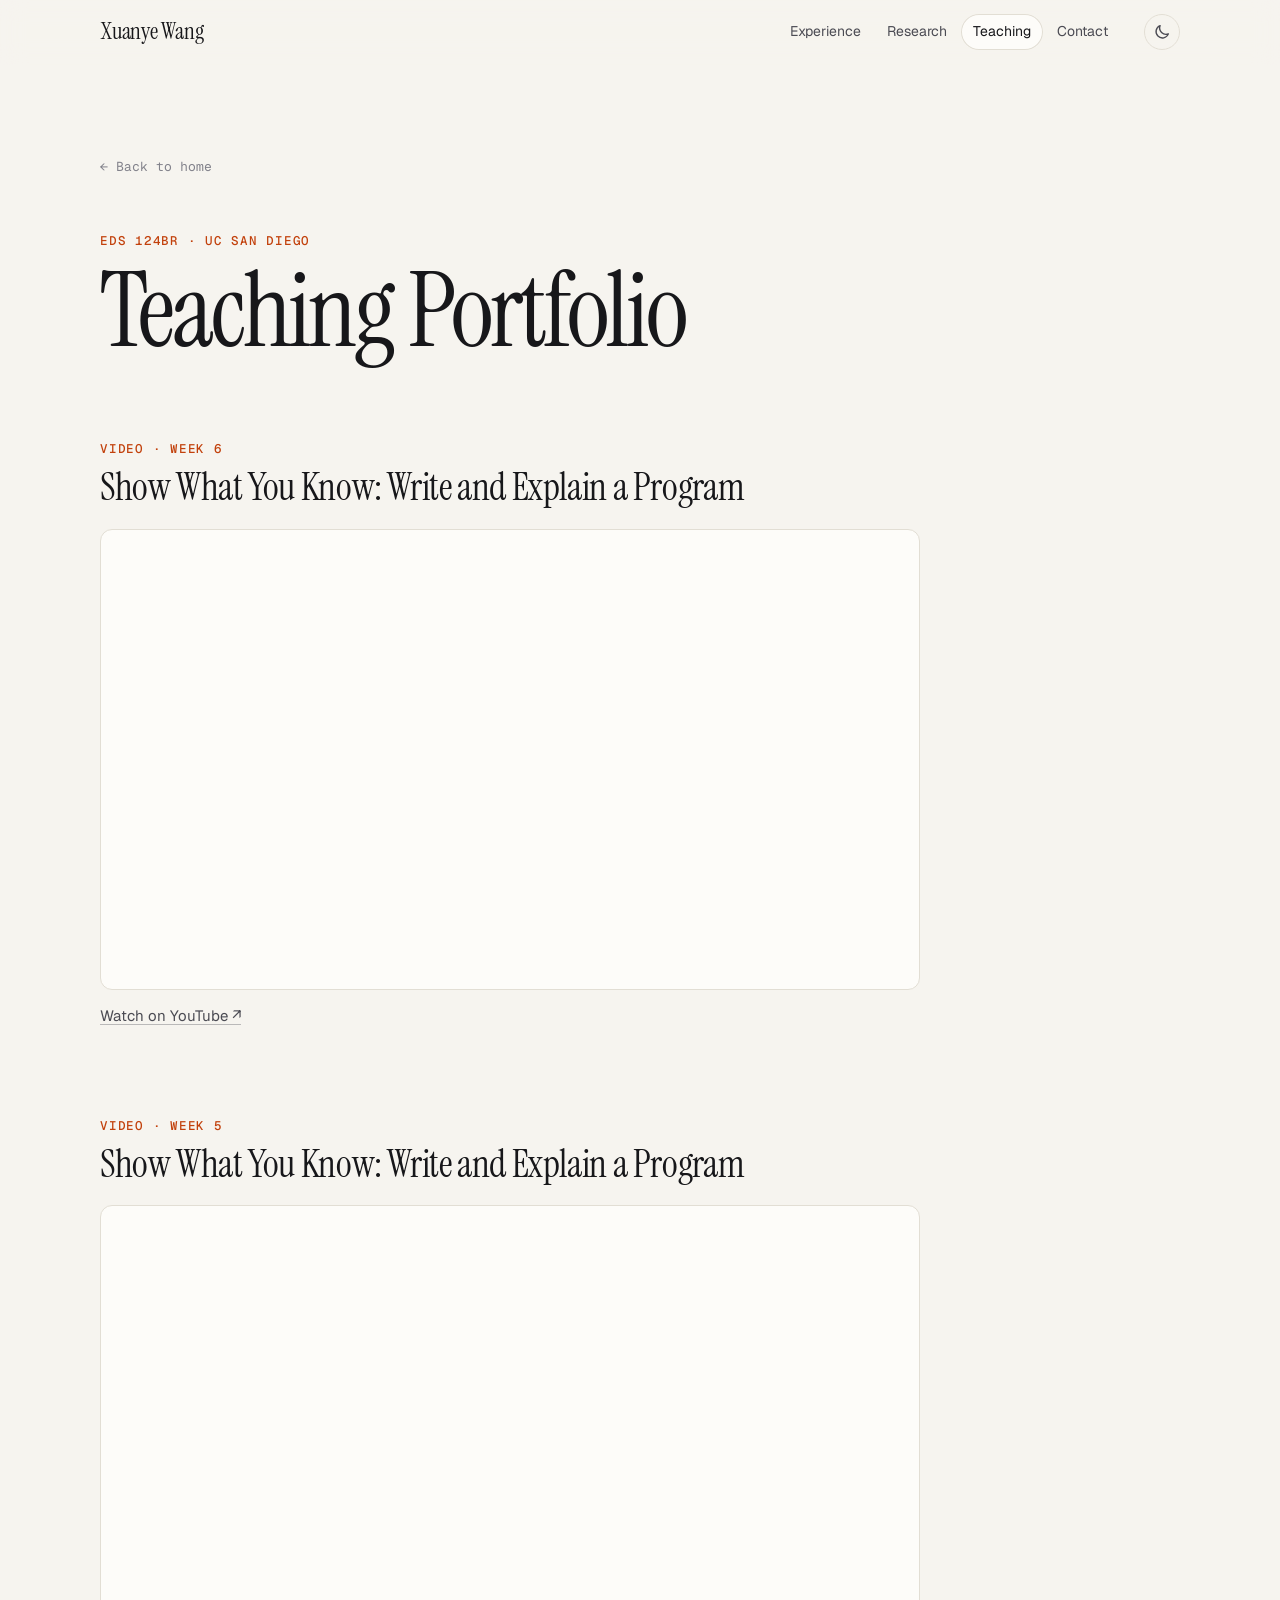
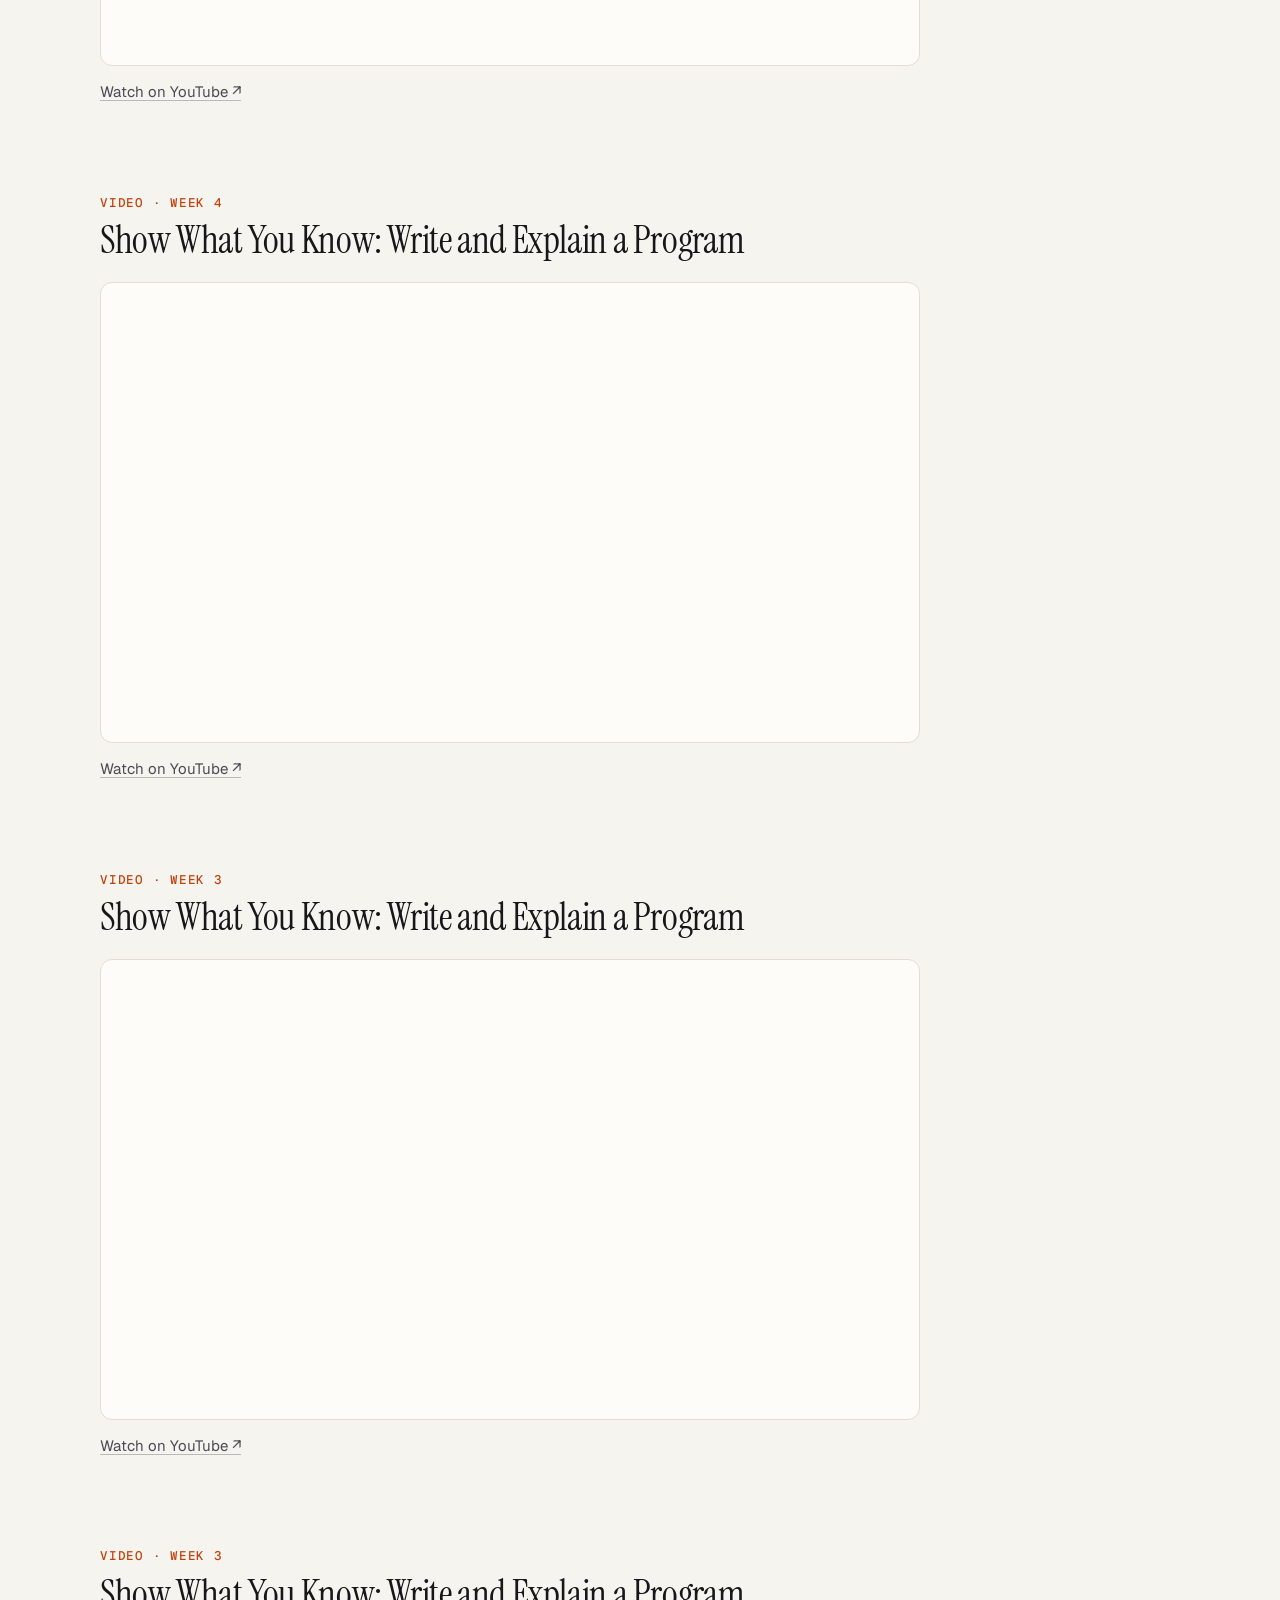
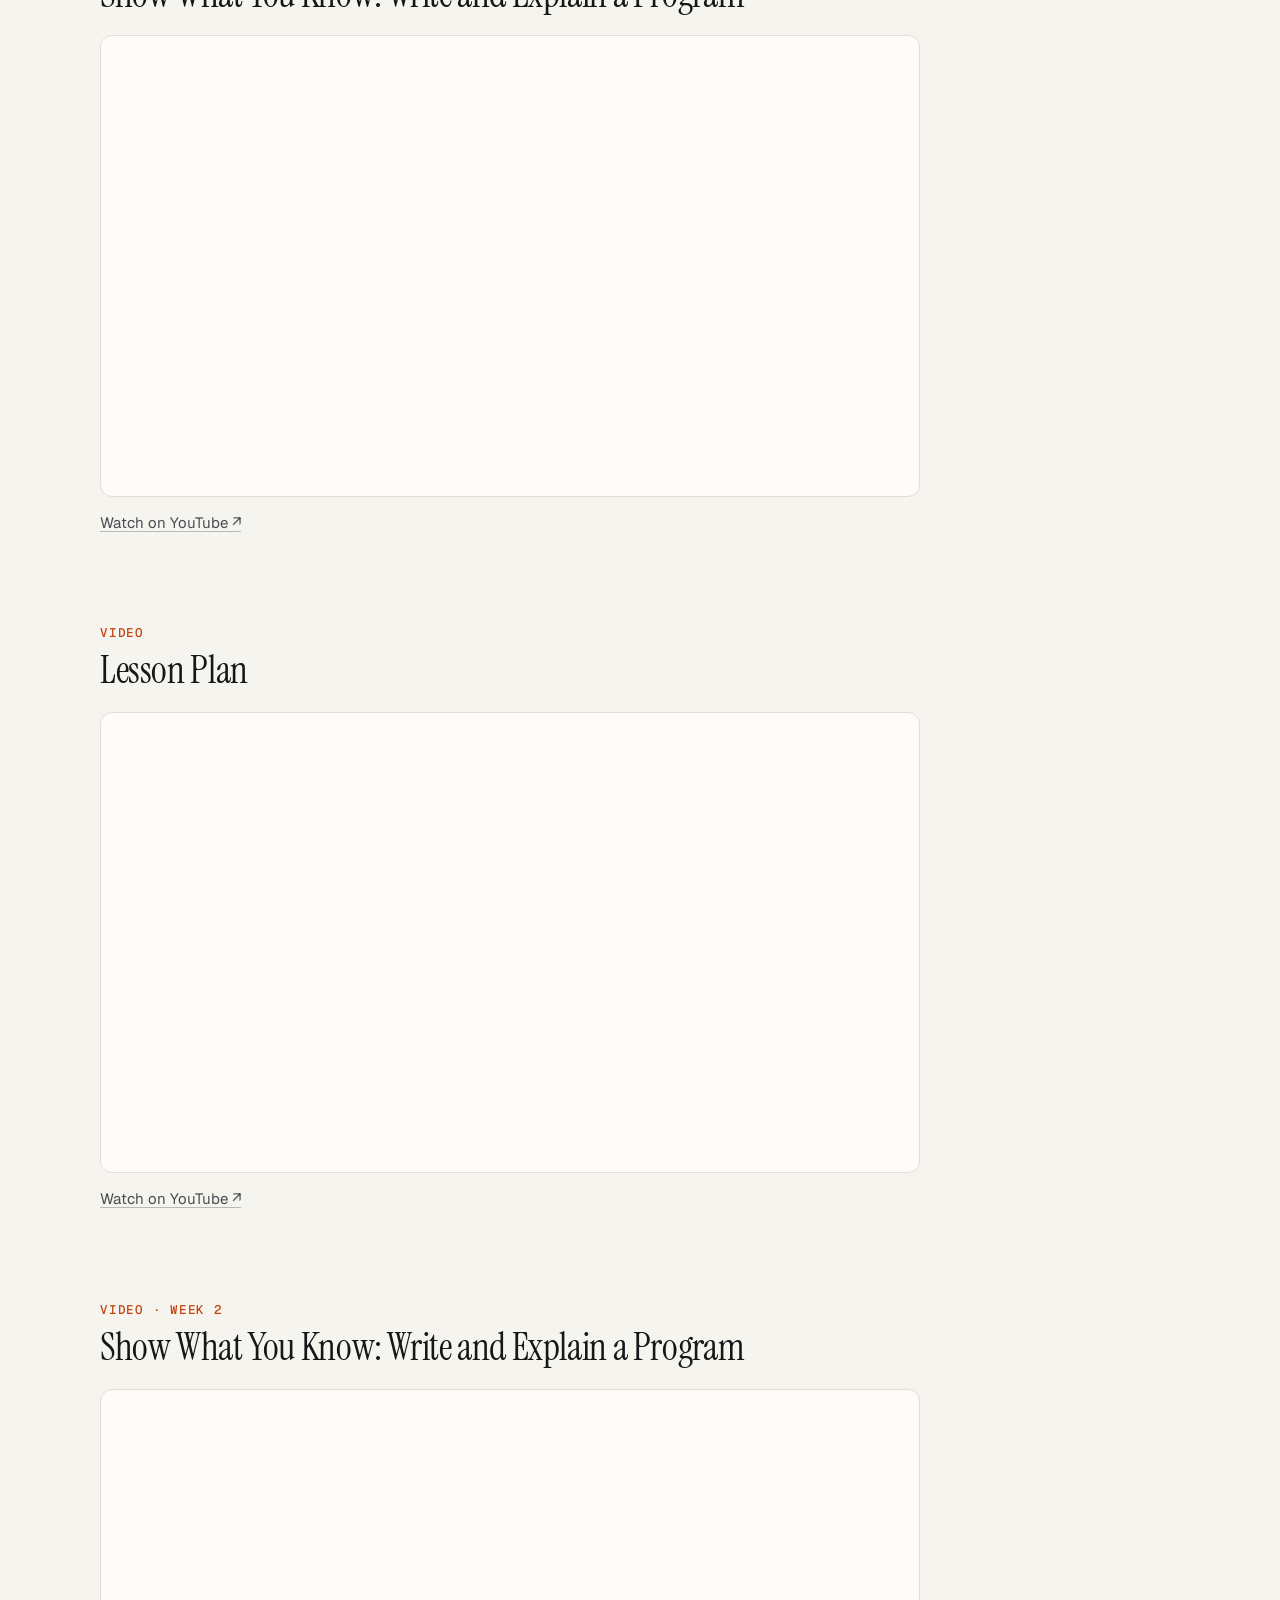
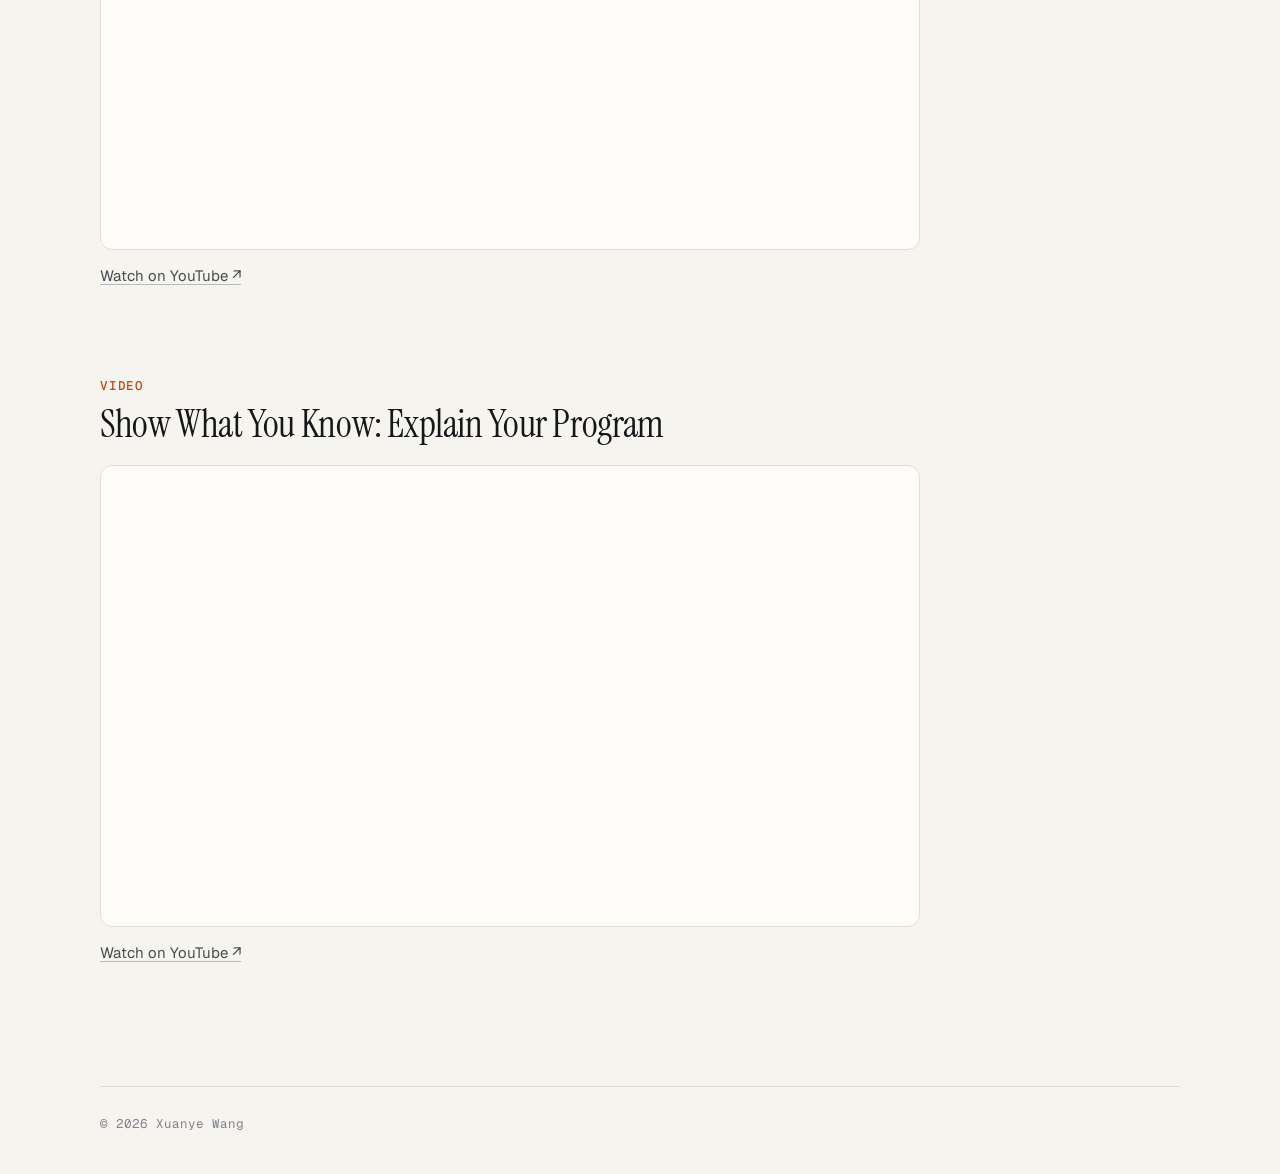
==== commit c19ffc37: "add week6 video" ====
--- a/teaching/index.html
+++ b/teaching/index.html
@@ -48,6 +48,15 @@
     <h1 class="page-title">Teaching Portfolio</h1>
 
     <div class="entries">
+      <article class="entry">
+        <p class="entry-type">Video &middot; Week 6</p>
+        <h2>Show What You Know: Write and Explain a Program</h2>
+        <div class="video">
+          <iframe src="https://www.youtube-nocookie.com/embed/5SEeR5-Y5l8" title="Show What You Know: Write and Explain a Program (Week 6)" loading="lazy" allow="accelerometer; clipboard-write; encrypted-media; gyroscope; picture-in-picture; web-share" referrerpolicy="strict-origin-when-cross-origin" allowfullscreen></iframe>
+        </div>
+        <a class="entry-link" href="https://www.youtube.com/watch?v=5SEeR5-Y5l8" target="_blank" rel="noopener">Watch on YouTube <span aria-hidden="true">&#8599;</span></a>
+      </article>
+
       <article class="entry">
         <p class="entry-type">Video &middot; Week 5</p>
         <h2>Show What You Know: Write and Explain a Program</h2>
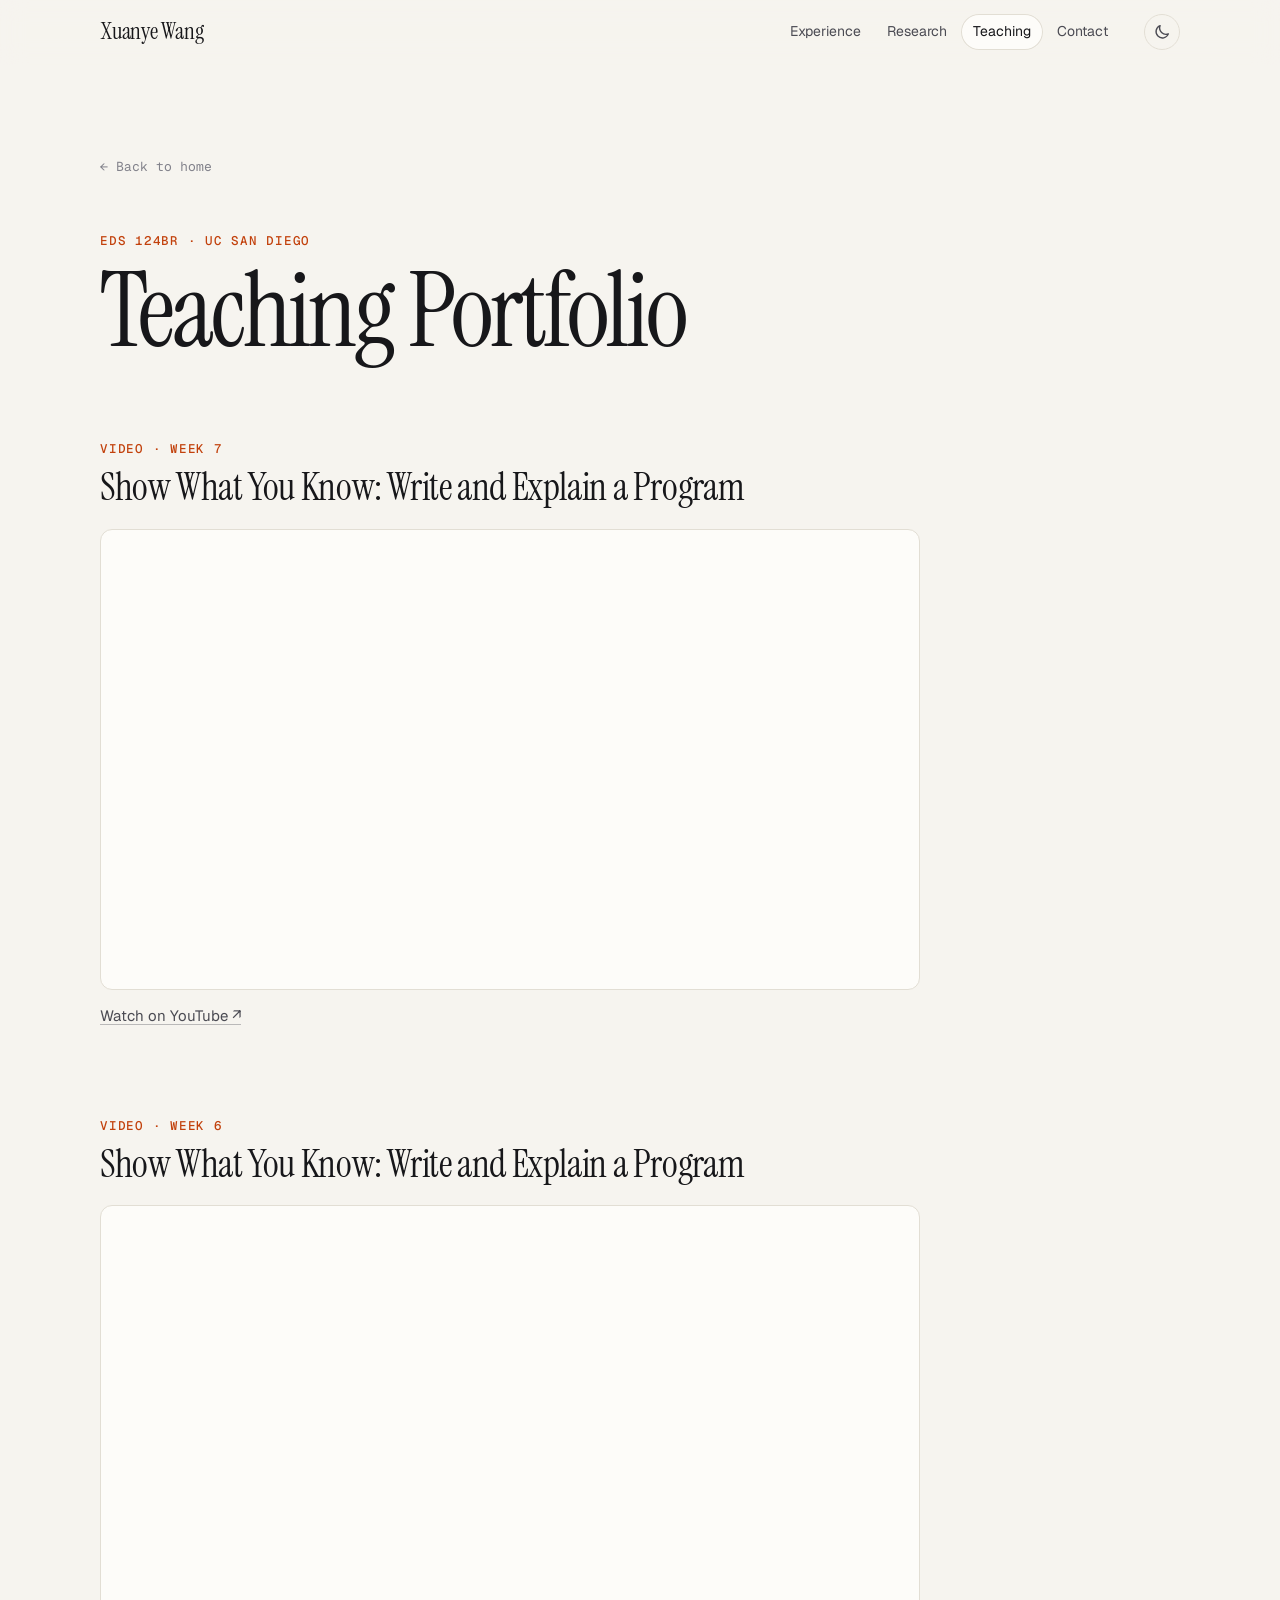
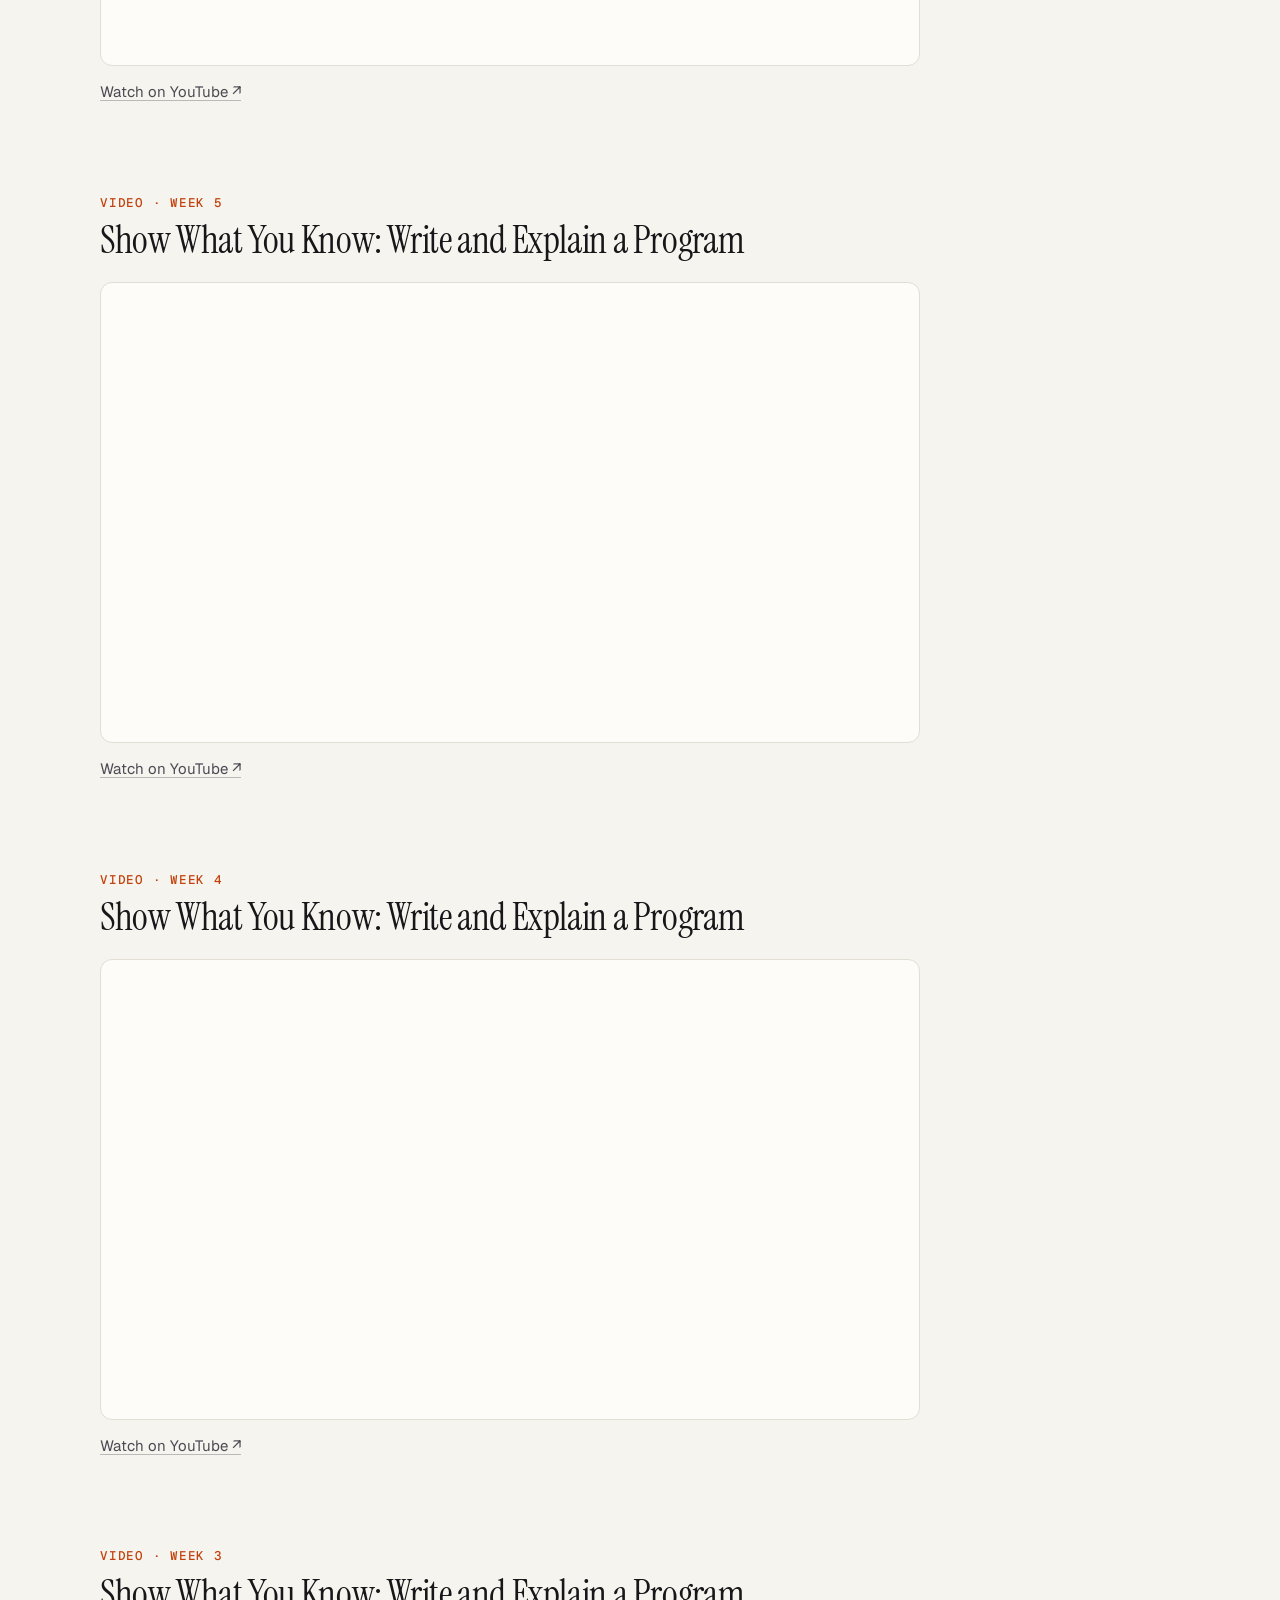
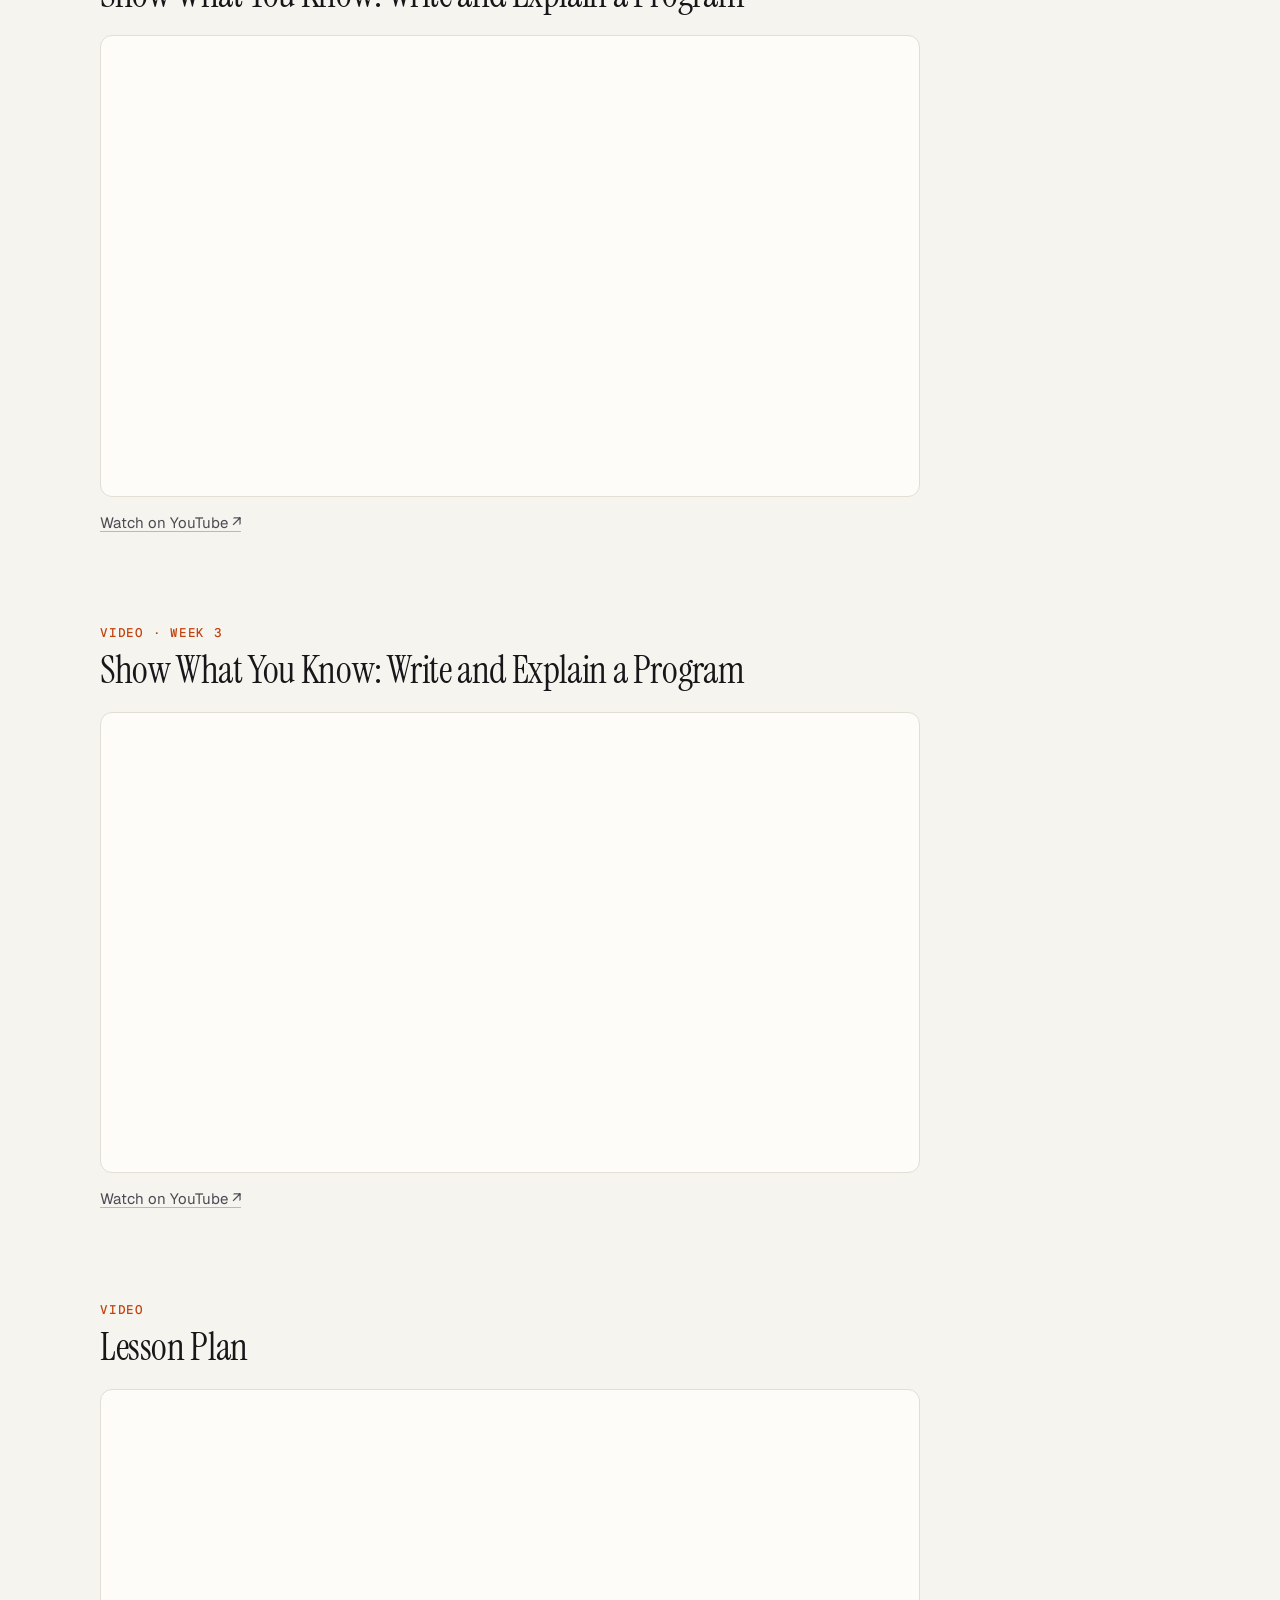
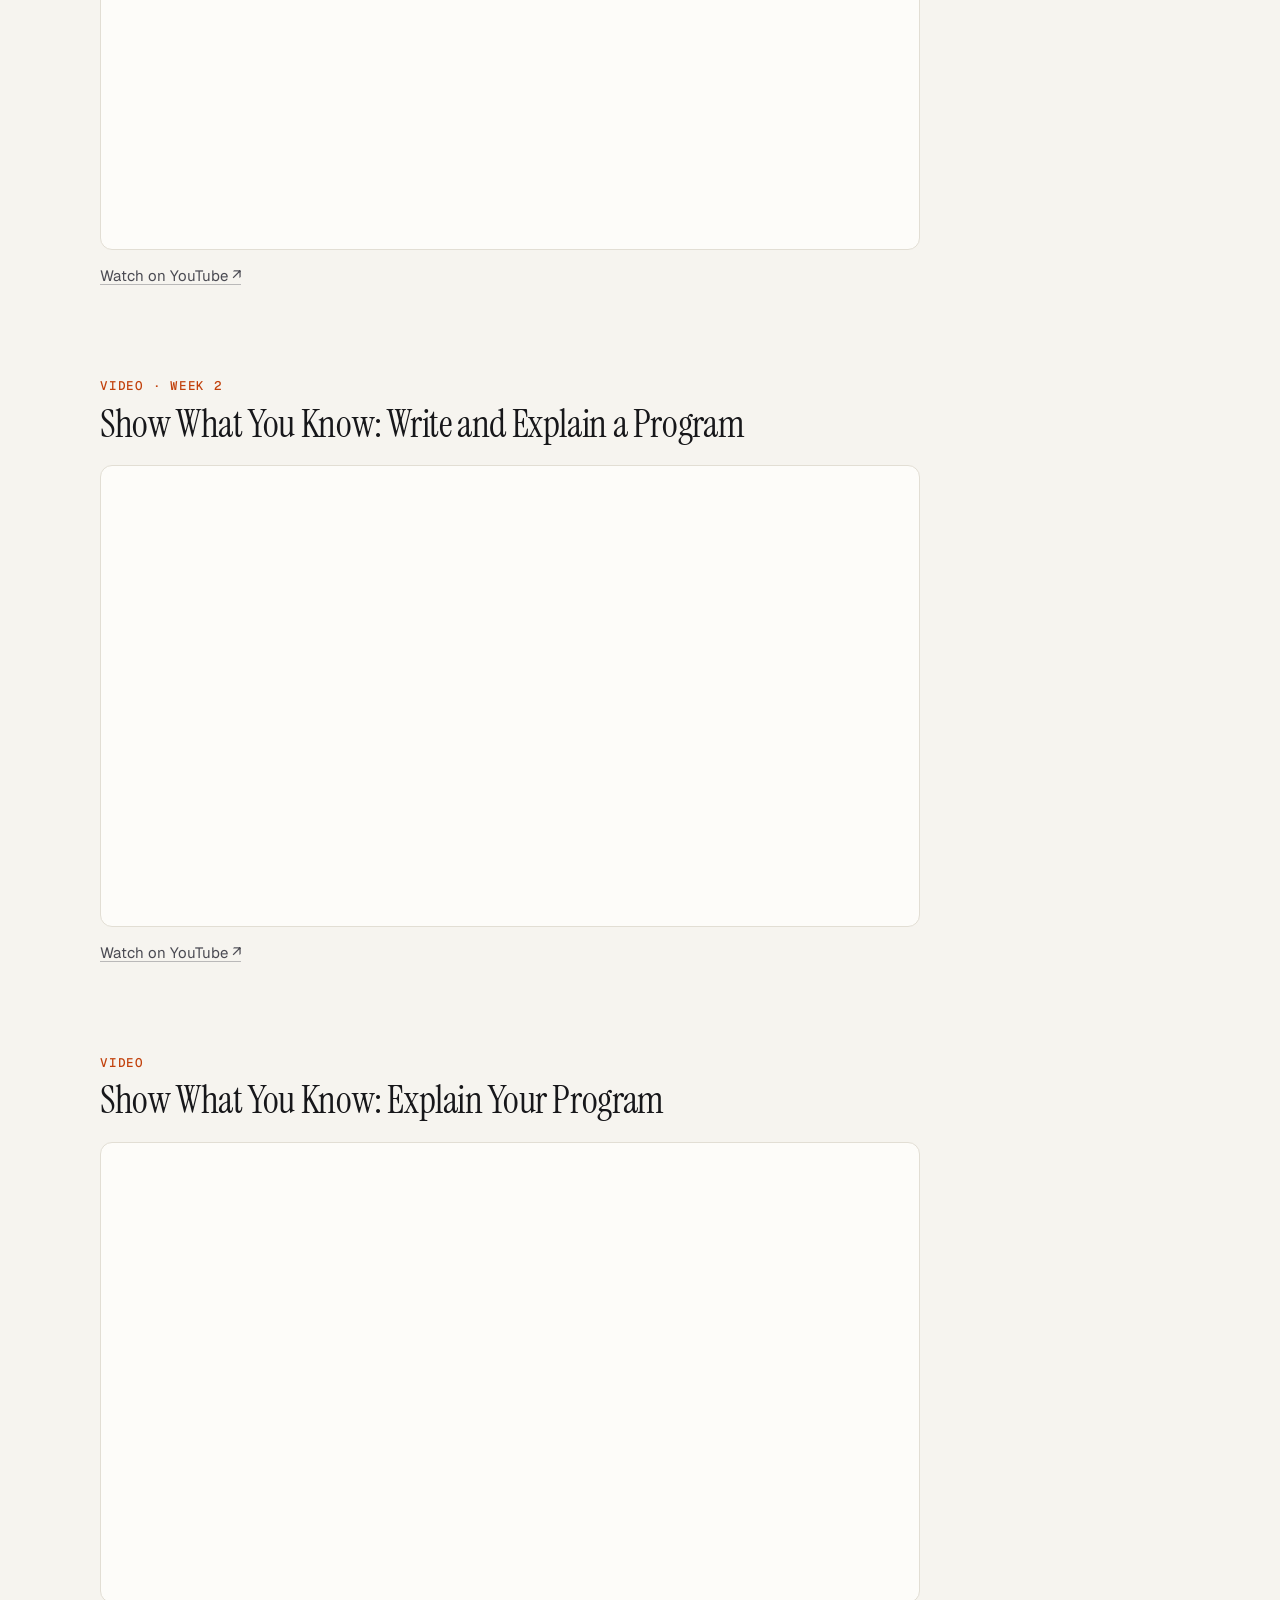
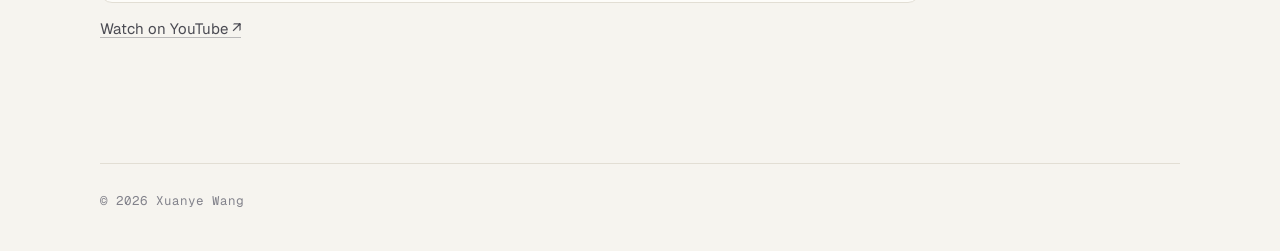
==== commit 75cf09a9: "add week 7 video" ====
--- a/teaching/index.html
+++ b/teaching/index.html
@@ -48,6 +48,15 @@
     <h1 class="page-title">Teaching Portfolio</h1>
 
     <div class="entries">
+      <article class="entry">
+        <p class="entry-type">Video &middot; Week 7</p>
+        <h2>Show What You Know: Write and Explain a Program</h2>
+        <div class="video">
+          <iframe src="https://www.youtube-nocookie.com/embed/-TPK5c7yXfk" title="Show What You Know: Write and Explain a Program (Week 7)" loading="lazy" allow="accelerometer; clipboard-write; encrypted-media; gyroscope; picture-in-picture; web-share" referrerpolicy="strict-origin-when-cross-origin" allowfullscreen></iframe>
+        </div>
+        <a class="entry-link" href="https://www.youtube.com/watch?v=-TPK5c7yXfk" target="_blank" rel="noopener">Watch on YouTube <span aria-hidden="true">&#8599;</span></a>
+      </article>
+
       <article class="entry">
         <p class="entry-type">Video &middot; Week 6</p>
         <h2>Show What You Know: Write and Explain a Program</h2>
